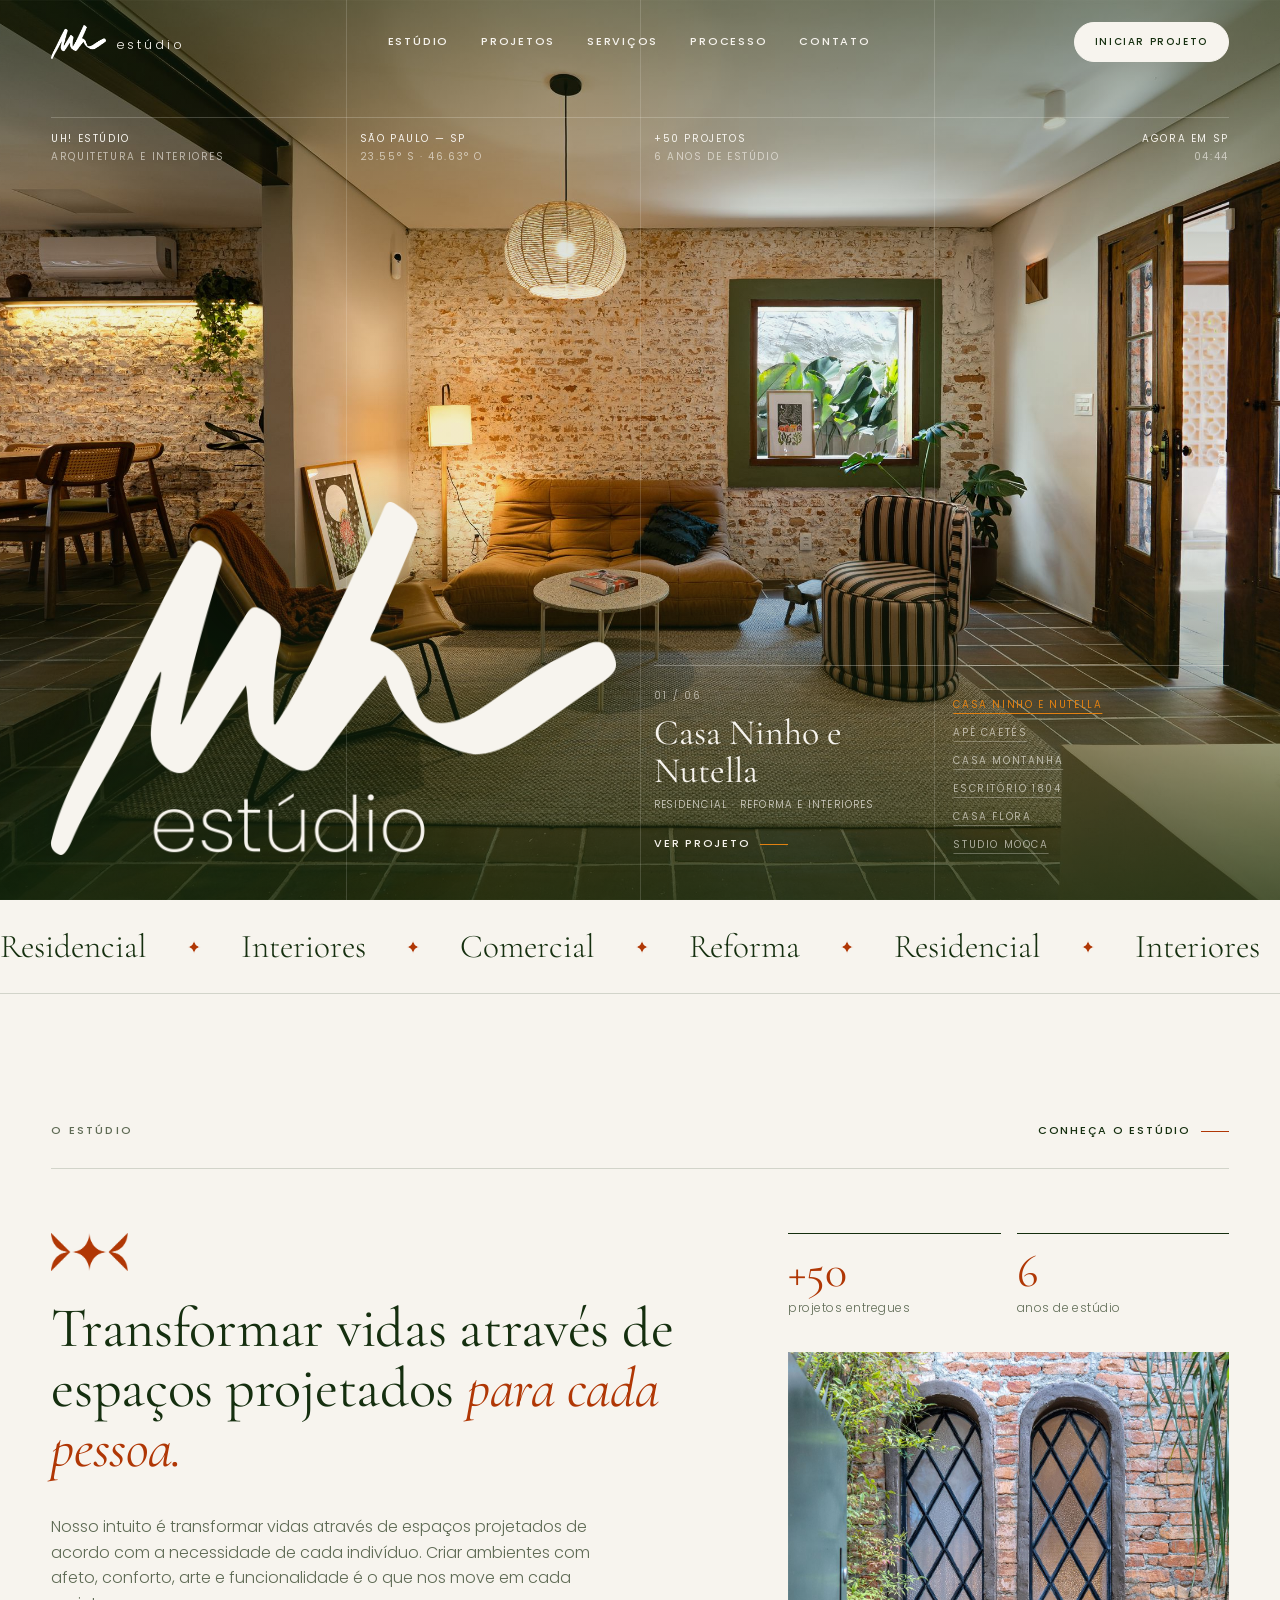
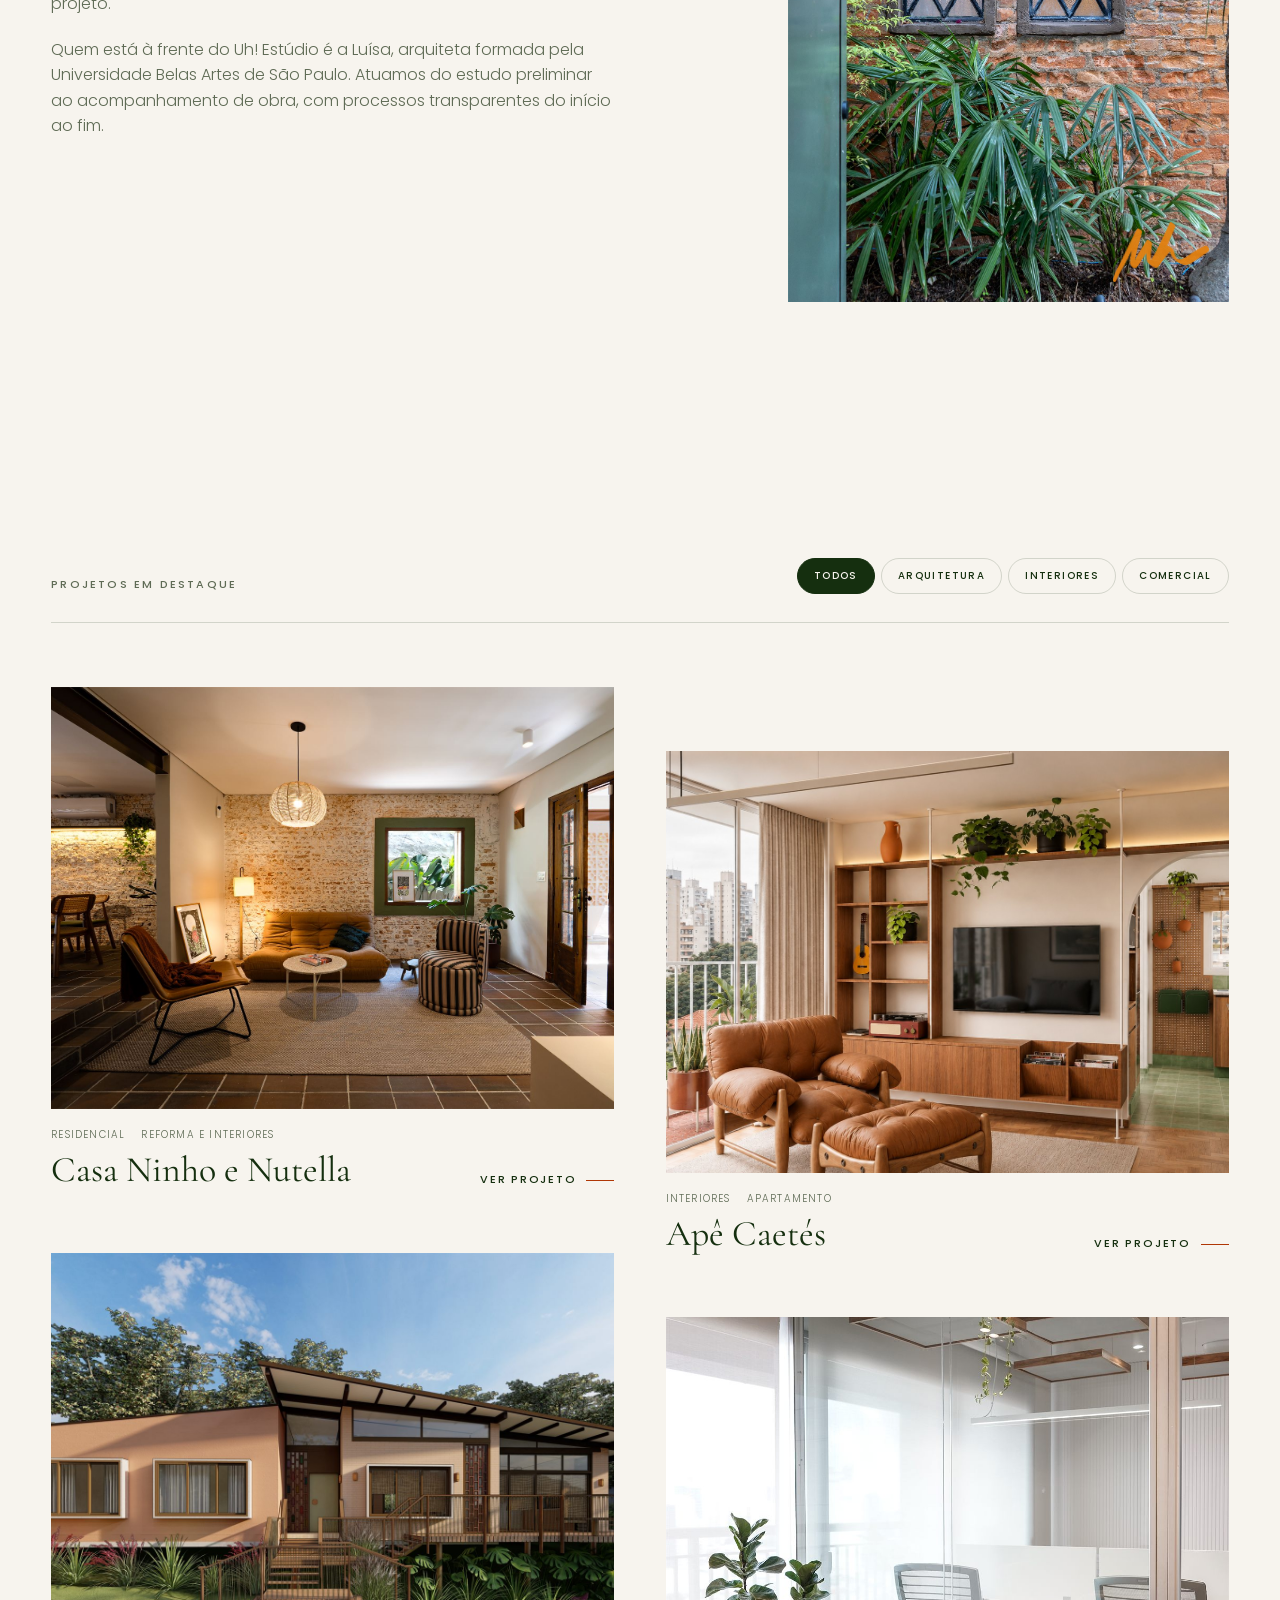
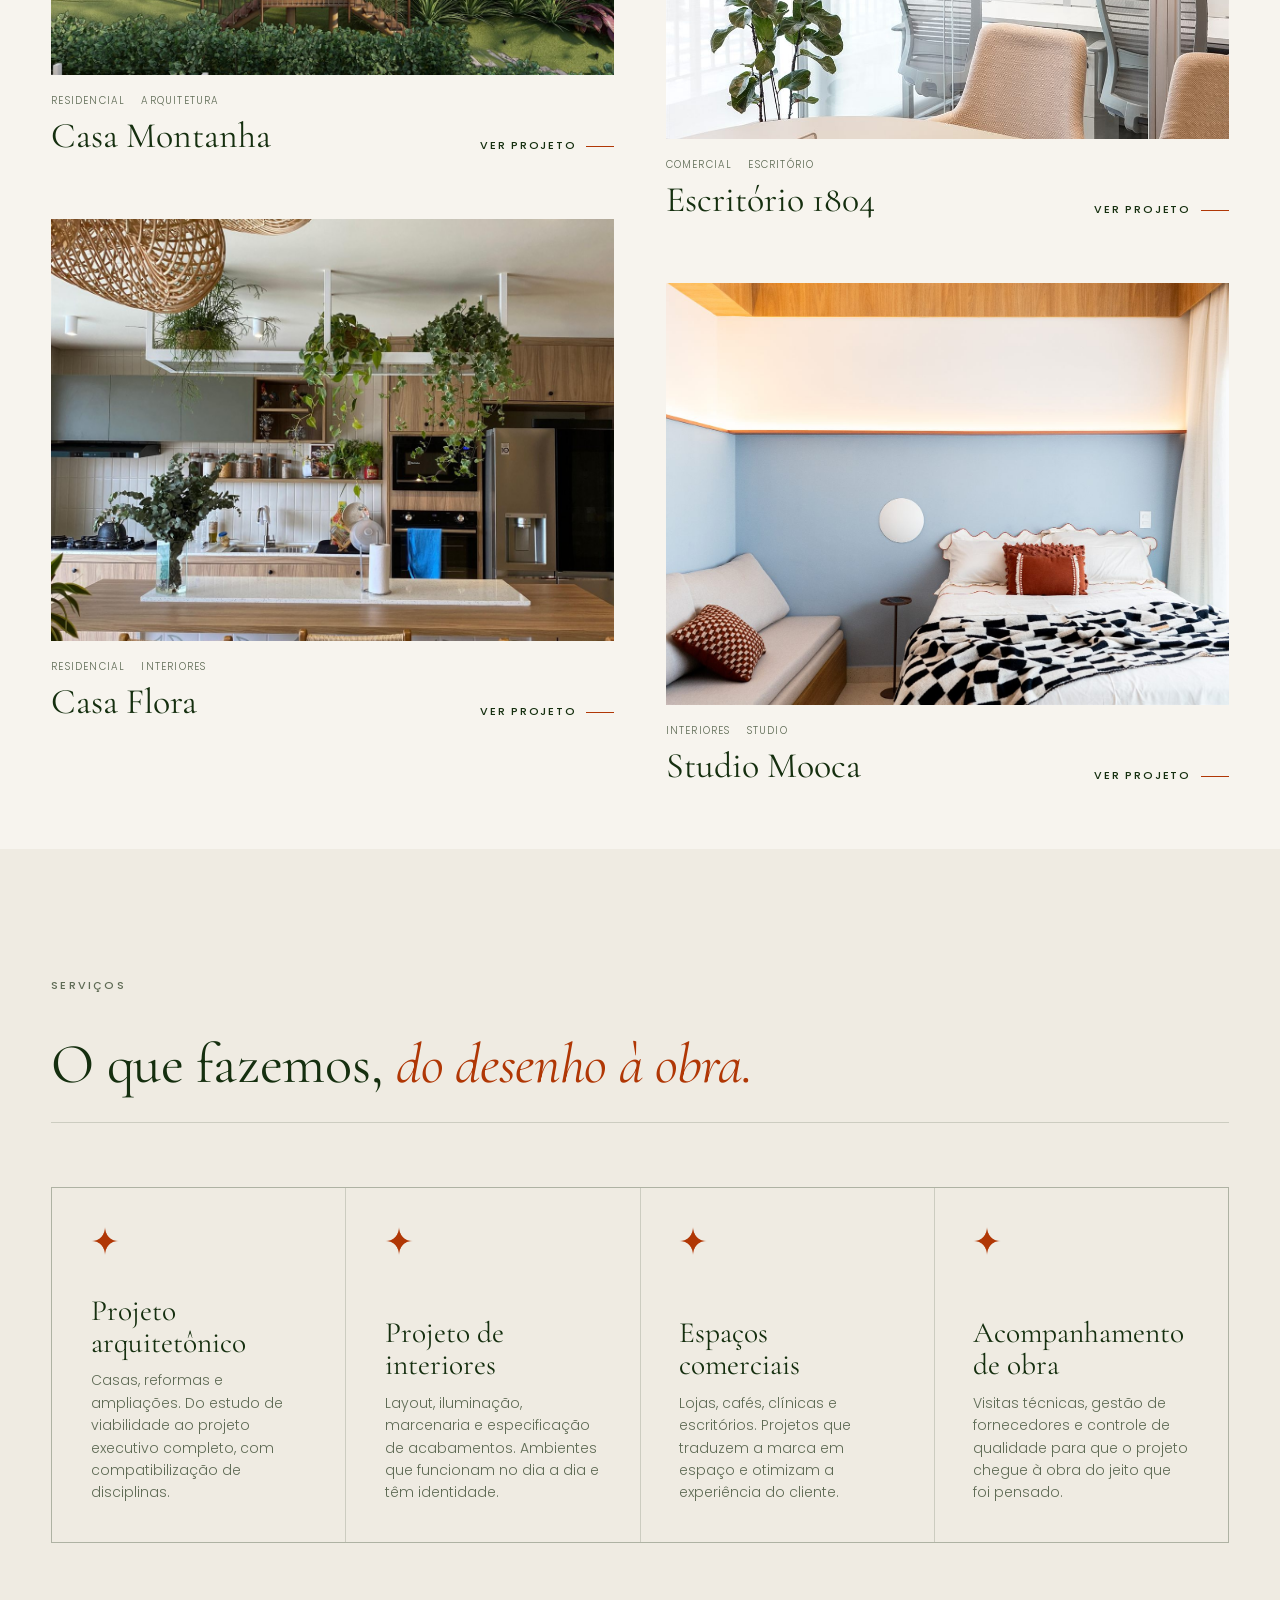
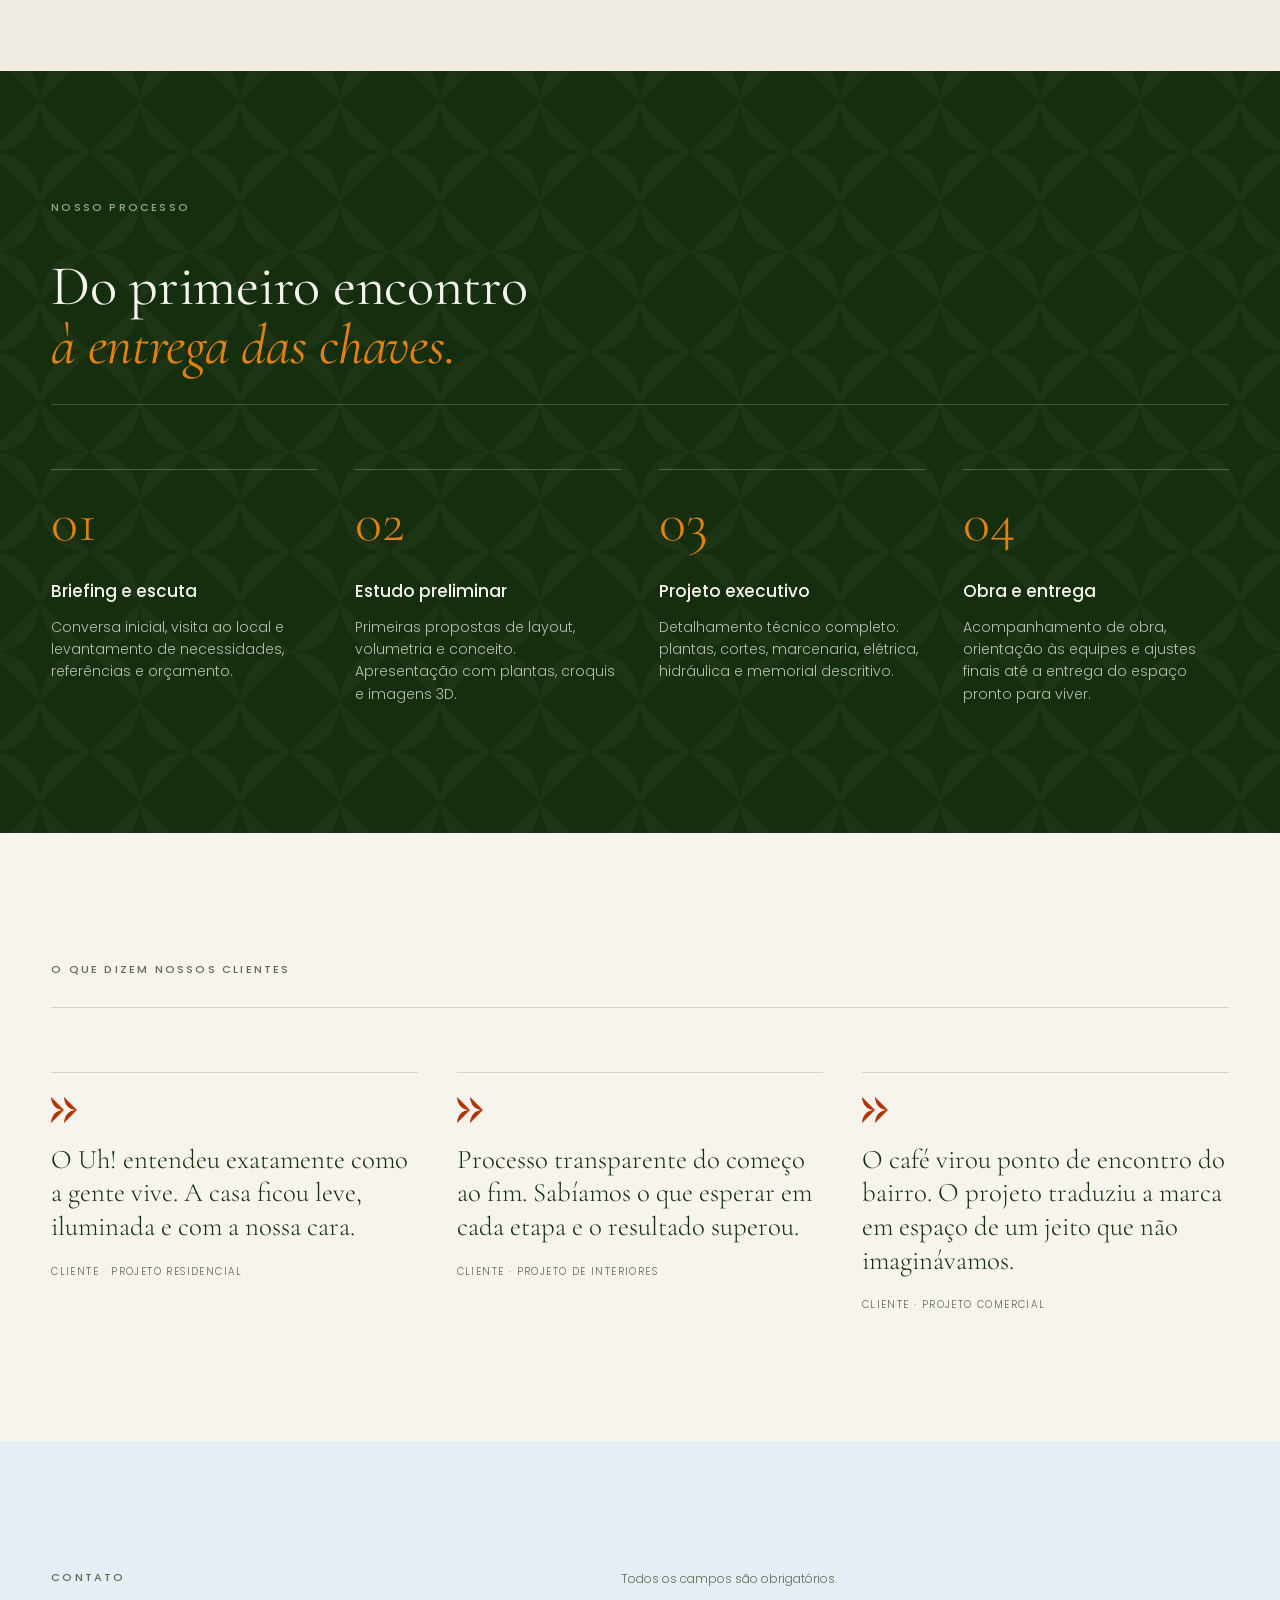
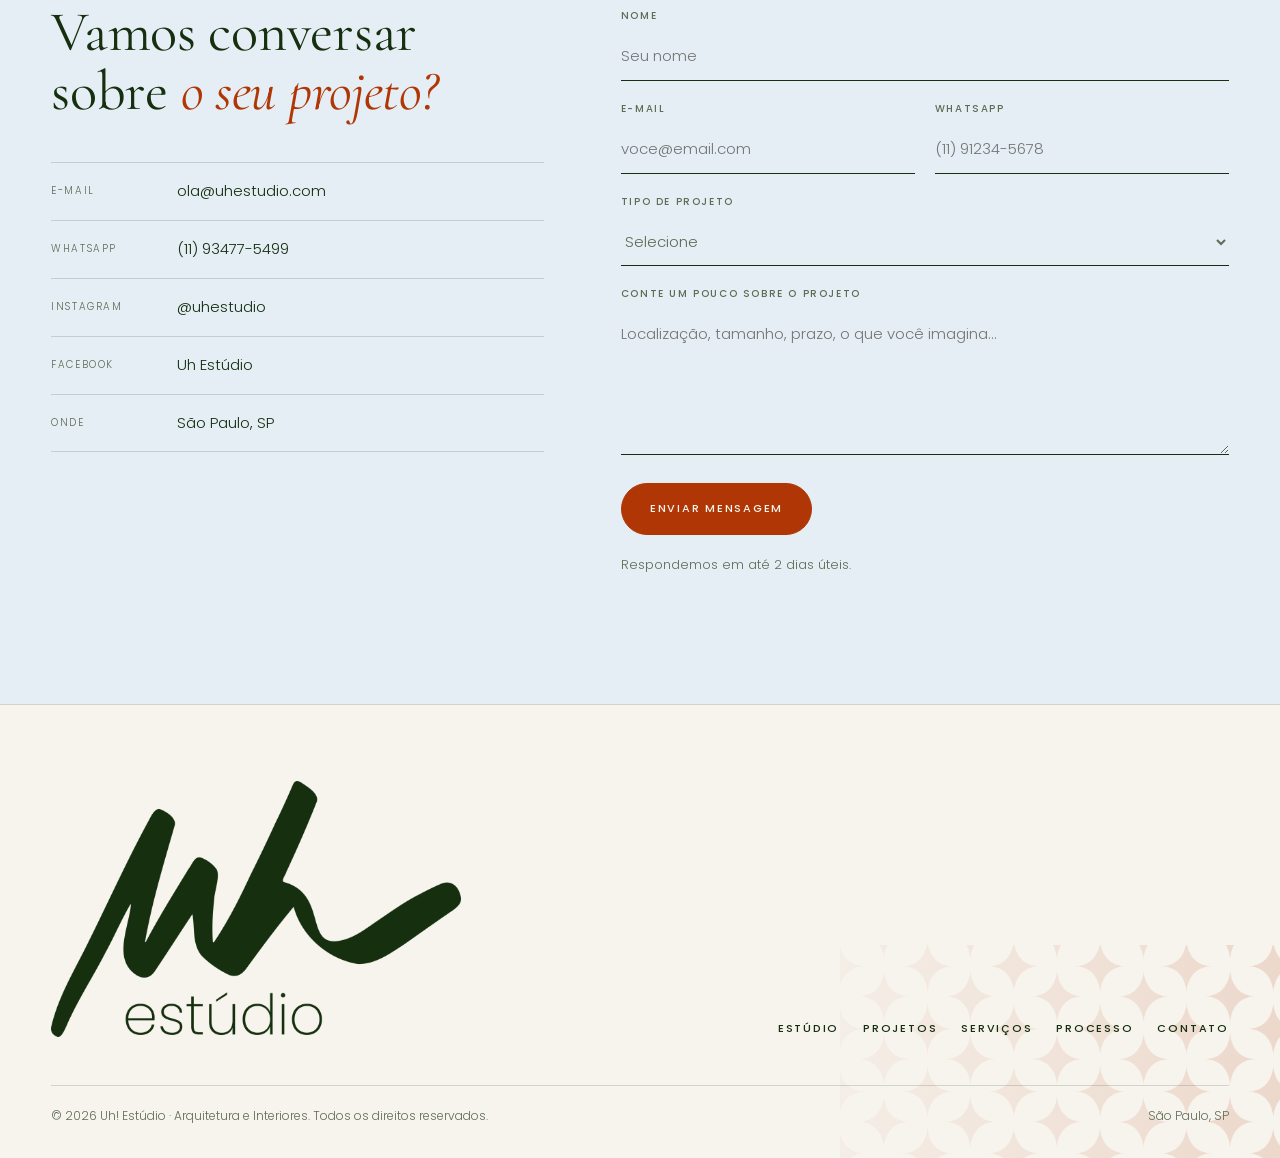
==== index.html @ e9f4a0ff "Site do Uh! Estúdio Página inicial, seis projetos, galeria e formulário de contato.  Co-Authored-By:" ====
<!DOCTYPE html>
<html lang="pt-BR">
<head>
  <meta charset="UTF-8">
  <meta name="viewport" content="width=device-width, initial-scale=1.0">
  <title>Uh! Estúdio — Arquitetura e Interiores</title>
  <meta name="description" content="Uh! Estúdio é um escritório de arquitetura e interiores. Projetos residenciais, comerciais e de interiores pensados para a vida real.">
  <meta name="theme-color" content="#152F0F">
  <link rel="icon" type="image/png" href="assets/img/brand/favicon.png">
  <link rel="preconnect" href="https://fonts.googleapis.com">
  <link rel="preconnect" href="https://fonts.gstatic.com" crossorigin>
  <link href="https://fonts.googleapis.com/css2?family=Cormorant+Garamond:ital,wght@0,400;0,500;1,400&family=Poppins:ital,wght@0,200;0,300;0,400;0,500;0,600;1,300&display=swap" rel="stylesheet">
  <link rel="stylesheet" href="styles.css">
  <script>
    /* Abertura com logo: só na entrada direta da página inicial */
    (function () {
      var nav = performance.getEntriesByType && performance.getEntriesByType("navigation")[0];
      var back = nav && nav.type === "back_forward";
      if (!location.hash && !back) document.documentElement.classList.add("intro-on");
    })();
  </script>
</head>
<body>

  <!-- ===== ABERTURA ===== -->
  <div class="intro" id="intro" aria-hidden="true">
    <div class="intro__inner">
      <img class="intro__logo" src="assets/img/brand/logo-laranja.png" alt="" width="1200" height="750">
      <span class="intro__line"></span>
    </div>
  </div>

  <!-- ===== HEADER ===== -->
  <header class="header" id="header">
    <a href="#top" class="logo" aria-label="Uh! Estúdio — início">
      <img class="logo__img" src="assets/img/brand/logo-reduzido-verde.png" alt="Uh!" width="800" height="500">
      <span class="logo__text">estúdio</span>
    </a>

    <nav class="nav" id="nav" aria-label="Navegação principal">
      <a href="#estudio">Estúdio</a>
      <a href="#projetos">Projetos</a>
      <a href="#servicos">Serviços</a>
      <a href="#processo">Processo</a>
      <a href="#contato">Contato</a>
    </nav>

    <div class="header__right">
      <a href="#contato" class="btn btn--small">Iniciar projeto</a>
      <button class="menu-toggle" id="menuToggle" aria-label="Abrir menu" aria-expanded="false">
        <span></span><span></span>
      </button>
    </div>
  </header>

  <main id="top">

    <!-- ===== HERO ===== -->
    <section class="hero">
      <div class="hero__media" id="heroMedia">
        <figure class="hero__slide is-active" data-title="Casa Ninho e Nutella" data-meta="Residencial · Reforma e interiores" data-href="projetos/casa-ninho-e-nutella.html">
          <img src="assets/img/projetos/casa-ninho-e-nutella/hero.jpg" alt="Casa Ninho e Nutella — sala de estar com tijolo aparente" loading="eager">
        </figure>
        <figure class="hero__slide" data-title="Apê Caetés" data-meta="Interiores · Apartamento" data-href="projetos/ape-caetes.html">
          <img src="assets/img/projetos/ape-caetes/hero.jpg" alt="Apê Caetés — estar com poltrona de couro e painel de TV" loading="lazy" style="object-position: center 62%">
        </figure>
        <figure class="hero__slide" data-title="Casa Montanha" data-meta="Residencial · Arquitetura" data-href="projetos/casa-montanha.html">
          <img src="assets/img/projetos/casa-montanha/hero.jpg" alt="Casa Montanha — fachada com cobertura inclinada e deck de madeira" loading="lazy">
        </figure>
        <figure class="hero__slide" data-title="Escritório 1804" data-meta="Comercial · Escritório" data-href="projetos/escritorio-1804.html">
          <img src="assets/img/projetos/escritorio-1804/hero.jpg" alt="Escritório 1804 — mesa de reunião com divisórias de vidro e estações de trabalho ao fundo" loading="lazy" style="object-position: center 68%">
        </figure>
        <figure class="hero__slide" data-title="Casa Flora" data-meta="Residencial · Interiores" data-href="projetos/casa-flora.html">
          <img src="assets/img/projetos/casa-flora/hero.jpg" alt="Casa Flora — cozinha integrada com ilha, banquetas de palha e plantas suspensas" loading="lazy" style="object-position: center 40%">
        </figure>
        <figure class="hero__slide" data-title="Studio Mooca" data-meta="Interiores · Studio" data-href="projetos/studio-mooca.html">
          <img src="assets/img/projetos/studio-mooca/hero.jpg" alt="Studio Mooca — cama com parede azul, sofá e cortina" loading="lazy">
        </figure>
      </div>

      <div class="hero__overlay"></div>

      <!-- Linhas finas de grade -->
      <div class="hero__grid" aria-hidden="true"><i></i><i></i><i></i></div>

      <h1 class="sr-only">Uh! Estúdio — Arquitetura e interiores</h1>

      <!-- Legendas técnicas -->
      <div class="hero__labels">
        <p><span>Uh! Estúdio</span><span>Arquitetura e interiores</span></p>
        <p><span>São Paulo — SP</span><span>23.55° S · 46.63° O</span></p>
        <p><span>+50 projetos</span><span>6 anos de estúdio</span></p>
        <p class="hero__labels-end"><span>Agora em SP</span><span id="heroClock">--:--</span></p>
      </div>

      <!-- Marca grande -->
      <img class="hero__brand" src="assets/img/brand/logo-creme.png" alt="" width="1200" height="750" aria-hidden="true">

      <!-- Projeto em destaque -->
      <div class="hero__project">
        <div class="hero__project-info">
          <span class="hero__project-counter"><span id="heroIndex">01</span> / <span id="heroTotal">06</span></span>
          <h2 class="hero__project-title" id="heroTitle">Casa Ninho e Nutella</h2>
          <p class="hero__project-meta" id="heroMeta">Residencial · Reforma e interiores</p>
          <a href="projetos/casa-ninho-e-nutella.html" class="link-arrow" id="heroLink">Ver projeto</a>
        </div>
        <nav class="hero__tabs" id="heroTabs" aria-label="Projetos em destaque"></nav>
      </div>

      <span class="hero__scroll" aria-hidden="true">Role ↓</span>
    </section>

    <!-- ===== MARQUEE ===== -->
    <div class="marquee" aria-hidden="true">
      <div class="marquee__track">
        <span>Residencial</span><i class="star"></i>
        <span>Interiores</span><i class="star"></i>
        <span>Comercial</span><i class="star"></i>
        <span>Reforma</span><i class="star"></i>
        <span>Residencial</span><i class="star"></i>
        <span>Interiores</span><i class="star"></i>
        <span>Comercial</span><i class="star"></i>
        <span>Reforma</span><i class="star"></i>
        <span>Residencial</span><i class="star"></i>
        <span>Interiores</span><i class="star"></i>
        <span>Comercial</span><i class="star"></i>
        <span>Reforma</span><i class="star"></i>
        <span>Residencial</span><i class="star"></i>
        <span>Interiores</span><i class="star"></i>
        <span>Comercial</span><i class="star"></i>
        <span>Reforma</span><i class="star"></i>
      </div>
    </div>

    <!-- ===== ESTÚDIO ===== -->
    <section class="section studio" id="estudio">
      <div class="section__head">
        <p class="eyebrow">O estúdio</p>
        <a href="#contato" class="link-arrow">Conheça o estúdio</a>
      </div>

      <div class="studio__grid">
        <div class="studio__text reveal">
          <img src="assets/img/brand/ornamento-laranja.png" alt="" class="ornament">
          <h2 class="h2">
            Transformar vidas através de espaços projetados <em>para cada pessoa.</em>
          </h2>
          <p>
            Nosso intuito é transformar vidas através de espaços projetados de acordo com a necessidade de cada
            indivíduo. Criar ambientes com afeto, conforto, arte e funcionalidade é o que nos move em cada projeto.
          </p>
          <p>
            Quem está à frente do Uh! Estúdio é a Luísa, arquiteta formada pela Universidade Belas Artes de São Paulo.
            Atuamos do estudo preliminar ao acompanhamento de obra, com processos transparentes do início ao fim.
          </p>
        </div>

        <div class="studio__aside reveal">
          <ul class="stats">
            <li><strong>+50</strong><span>projetos entregues</span></li>
            <li><strong>6</strong><span>anos de estúdio</span></li>
          </ul>
          <figure class="studio__img">
            <img src="assets/img/projetos/casa-ninho-e-nutella/casa-ninho-05.jpg" alt="Janelas em arco da Casa Ninho e Nutella" loading="lazy">
            <img src="assets/img/brand/logo-reduzido-laranjaclaro.png" alt="" class="studio__img-mark">
          </figure>
        </div>
      </div>
    </section>

    <!-- ===== PROJETOS ===== -->
    <section class="section projects" id="projetos">
      <div class="section__head">
        <p class="eyebrow">Projetos em destaque</p>
        <div class="filters" id="filters">
          <button class="is-active" data-filter="all">Todos</button>
          <button data-filter="arquitetura">Arquitetura</button>
          <button data-filter="interiores">Interiores</button>
          <button data-filter="comercial">Comercial</button>
        </div>
      </div>

      <div class="projects__grid" id="projectsGrid">

        <article class="card reveal" data-cat="arquitetura interiores">
          <a href="projetos/casa-ninho-e-nutella.html" class="card__media">
            <img src="assets/img/projetos/casa-ninho-e-nutella/cover.jpg" alt="Casa Ninho e Nutella — sala de estar com tijolo aparente" loading="lazy">
          </a>
          <div class="card__body">
            <div class="card__meta"><span>Residencial</span><span>Reforma e interiores</span></div>
            <h3 class="card__title"><a href="projetos/casa-ninho-e-nutella.html">Casa Ninho e Nutella</a></h3>
            <a href="projetos/casa-ninho-e-nutella.html" class="link-arrow">Ver projeto</a>
          </div>
        </article>

        <article class="card reveal" data-cat="interiores">
          <a href="projetos/ape-caetes.html" class="card__media">
            <img src="assets/img/projetos/ape-caetes/cover.jpg" alt="Apê Caetés — estar com poltrona de couro e painel de TV" loading="lazy">
          </a>
          <div class="card__body">
            <div class="card__meta"><span>Interiores</span><span>Apartamento</span></div>
            <h3 class="card__title"><a href="projetos/ape-caetes.html">Apê Caetés</a></h3>
            <a href="projetos/ape-caetes.html" class="link-arrow">Ver projeto</a>
          </div>
        </article>

        <article class="card reveal" data-cat="arquitetura">
          <a href="projetos/casa-montanha.html" class="card__media">
            <img src="assets/img/projetos/casa-montanha/cover.jpg" alt="Casa Montanha — fachada com cobertura inclinada e deck de madeira" loading="lazy">
          </a>
          <div class="card__body">
            <div class="card__meta"><span>Residencial</span><span>Arquitetura</span></div>
            <h3 class="card__title"><a href="projetos/casa-montanha.html">Casa Montanha</a></h3>
            <a href="projetos/casa-montanha.html" class="link-arrow">Ver projeto</a>
          </div>
        </article>

        <article class="card reveal" data-cat="comercial interiores">
          <a href="projetos/escritorio-1804.html" class="card__media">
            <img src="assets/img/projetos/escritorio-1804/cover.jpg" alt="Escritório 1804 — mesa de reunião com divisórias de vidro e estações de trabalho ao fundo" loading="lazy">
          </a>
          <div class="card__body">
            <div class="card__meta"><span>Comercial</span><span>Escritório</span></div>
            <h3 class="card__title"><a href="projetos/escritorio-1804.html">Escritório 1804</a></h3>
            <a href="projetos/escritorio-1804.html" class="link-arrow">Ver projeto</a>
          </div>
        </article>

        <article class="card reveal" data-cat="interiores">
          <a href="projetos/casa-flora.html" class="card__media">
            <img src="assets/img/projetos/casa-flora/cover.jpg" alt="Casa Flora — cozinha integrada com ilha, banquetas de palha e plantas suspensas" loading="lazy">
          </a>
          <div class="card__body">
            <div class="card__meta"><span>Residencial</span><span>Interiores</span></div>
            <h3 class="card__title"><a href="projetos/casa-flora.html">Casa Flora</a></h3>
            <a href="projetos/casa-flora.html" class="link-arrow">Ver projeto</a>
          </div>
        </article>

        <article class="card reveal" data-cat="interiores">
          <a href="projetos/studio-mooca.html" class="card__media">
            <img src="assets/img/projetos/studio-mooca/cover.jpg" alt="Studio Mooca — cama com parede azul, sofá e cortina" loading="lazy">
          </a>
          <div class="card__body">
            <div class="card__meta"><span>Interiores</span><span>Studio</span></div>
            <h3 class="card__title"><a href="projetos/studio-mooca.html">Studio Mooca</a></h3>
            <a href="projetos/studio-mooca.html" class="link-arrow">Ver projeto</a>
          </div>
        </article>

      </div>
    </section>

    <!-- ===== SERVIÇOS ===== -->
    <section class="section services" id="servicos">
      <div class="section__head">
        <p class="eyebrow">Serviços</p>
        <h2 class="h2">O que fazemos, <em>do desenho à obra.</em></h2>
      </div>
      <div class="services__grid">
        <div class="service reveal">
          <i class="star star--lg"></i>
          <div>
            <h3>Projeto arquitetônico</h3>
            <p>Casas, reformas e ampliações. Do estudo de viabilidade ao projeto executivo completo, com compatibilização de disciplinas.</p>
          </div>
        </div>
        <div class="service reveal">
          <i class="star star--lg"></i>
          <div>
            <h3>Projeto de interiores</h3>
            <p>Layout, iluminação, marcenaria e especificação de acabamentos. Ambientes que funcionam no dia a dia e têm identidade.</p>
          </div>
        </div>
        <div class="service reveal">
          <i class="star star--lg"></i>
          <div>
            <h3>Espaços comerciais</h3>
            <p>Lojas, cafés, clínicas e escritórios. Projetos que traduzem a marca em espaço e otimizam a experiência do cliente.</p>
          </div>
        </div>
        <div class="service reveal">
          <i class="star star--lg"></i>
          <div>
            <h3>Acompanhamento de obra</h3>
            <p>Visitas técnicas, gestão de fornecedores e controle de qualidade para que o projeto chegue à obra do jeito que foi pensado.</p>
          </div>
        </div>
      </div>
    </section>

    <!-- ===== PROCESSO ===== -->
    <section class="section process" id="processo">
      <div class="section__head">
        <p class="eyebrow">Nosso processo</p>
        <h2 class="h2">Do primeiro encontro<br><em>à entrega das chaves.</em></h2>
      </div>
      <ol class="steps">
        <li class="step reveal">
          <span class="step__num">01</span>
          <div>
            <h3>Briefing e escuta</h3>
            <p>Conversa inicial, visita ao local e levantamento de necessidades, referências e orçamento.</p>
          </div>
        </li>
        <li class="step reveal">
          <span class="step__num">02</span>
          <div>
            <h3>Estudo preliminar</h3>
            <p>Primeiras propostas de layout, volumetria e conceito. Apresentação com plantas, croquis e imagens 3D.</p>
          </div>
        </li>
        <li class="step reveal">
          <span class="step__num">03</span>
          <div>
            <h3>Projeto executivo</h3>
            <p>Detalhamento técnico completo: plantas, cortes, marcenaria, elétrica, hidráulica e memorial descritivo.</p>
          </div>
        </li>
        <li class="step reveal">
          <span class="step__num">04</span>
          <div>
            <h3>Obra e entrega</h3>
            <p>Acompanhamento de obra, orientação às equipes e ajustes finais até a entrega do espaço pronto para viver.</p>
          </div>
        </li>
      </ol>
    </section>

    <!-- ===== DEPOIMENTOS ===== -->
    <section class="section quotes">
      <div class="section__head">
        <p class="eyebrow">O que dizem nossos clientes</p>
      </div>
      <div class="quotes__grid">
        <blockquote class="quote reveal">
          <img src="assets/img/brand/seta-laranja.png" alt="" class="quote__mark">
          <p>O Uh! entendeu exatamente como a gente vive. A casa ficou leve, iluminada e com a nossa cara.</p>
          <footer>Cliente · Projeto residencial</footer>
        </blockquote>
        <blockquote class="quote reveal">
          <img src="assets/img/brand/seta-laranja.png" alt="" class="quote__mark">
          <p>Processo transparente do começo ao fim. Sabíamos o que esperar em cada etapa e o resultado superou.</p>
          <footer>Cliente · Projeto de interiores</footer>
        </blockquote>
        <blockquote class="quote reveal">
          <img src="assets/img/brand/seta-laranja.png" alt="" class="quote__mark">
          <p>O café virou ponto de encontro do bairro. O projeto traduziu a marca em espaço de um jeito que não imaginávamos.</p>
          <footer>Cliente · Projeto comercial</footer>
        </blockquote>
      </div>
    </section>

    <!-- ===== CONTATO ===== -->
    <section class="section contact" id="contato">
      <div class="contact__grid">
        <div class="contact__text reveal">
          <p class="eyebrow">Contato</p>
          <h2 class="h2">Vamos conversar sobre <em>o seu projeto?</em></h2>
          <ul class="contact__list">
            <li><span>E-mail</span><a href="mailto:ola@uhestudio.com">ola@uhestudio.com</a></li>
            <li><span>WhatsApp</span><a href="https://wa.me/5511934775499" target="_blank" rel="noopener">(11) 93477-5499</a></li>
            <li><span>Instagram</span><a href="https://www.instagram.com/uhestudio" target="_blank" rel="noopener">@uhestudio</a></li>
            <li><span>Facebook</span><a href="https://www.facebook.com/profile.php?id=61571864136754" target="_blank" rel="noopener">Uh Estúdio</a></li>
            <li><span>Onde</span><address>São Paulo, SP</address></li>
          </ul>
        </div>

        <form class="form reveal" id="contactForm" novalidate>
          <p class="form__required">Todos os campos são obrigatórios.</p>
          <label>Nome<input type="text" name="nome" required autocomplete="name" placeholder="Seu nome"></label>
          <div class="form__row">
            <label>E-mail<input type="email" name="email" required autocomplete="email" placeholder="voce@email.com"></label>
            <label>WhatsApp<input type="tel" name="telefone" required autocomplete="tel" inputmode="tel" placeholder="(11) 91234-5678"></label>
          </div>
          <label>Tipo de projeto
            <select name="tipo" required>
              <option value="" disabled selected>Selecione</option>
              <option>Residencial</option>
              <option>Interiores</option>
              <option>Comercial</option>
              <option>Reforma</option>
              <option>Outro</option>
            </select>
          </label>
          <label>Conte um pouco sobre o projeto
            <textarea name="mensagem" rows="5" required minlength="10" placeholder="Localização, tamanho, prazo, o que você imagina..."></textarea>
          </label>
          <button type="submit" class="btn">Enviar mensagem</button>
          <p class="form__note">Respondemos em até 2 dias úteis.</p>
        </form>
      </div>
    </section>

  </main>

  <!-- ===== FOOTER ===== -->
  <footer class="footer">
    <div class="footer__top">
      <a href="#top" class="footer__logo" aria-label="Uh! Estúdio">
        <img src="assets/img/brand/logo-verde.png" alt="Uh! estúdio" width="1200" height="750">
      </a>
      <nav class="footer__nav" aria-label="Rodapé">
        <a href="#estudio">Estúdio</a>
        <a href="#projetos">Projetos</a>
        <a href="#servicos">Serviços</a>
        <a href="#processo">Processo</a>
        <a href="#contato">Contato</a>
      </nav>
    </div>
    <div class="footer__bottom">
      <p>© <span id="year"></span> Uh! Estúdio · Arquitetura e Interiores. Todos os direitos reservados.</p>
      <p>São Paulo, SP</p>
    </div>
  </footer>

  <script src="script.js"></script>
</body>
</html>
---- styles.css ----
/* =========================================================
   Uh! Estúdio — Arquitetura e Interiores
   Identidade visual: verde escuro, laranja, laranja claro,
   azul e verde claro. Tipografia: The Seasons + Poppins.
   ========================================================= */

/* Fonte de títulos da marca (The Seasons é licenciada).
   Coloque os arquivos em assets/fonts/ para ativar;
   enquanto não existirem, o site usa Cormorant Garamond. */
@font-face {
  font-family: "The Seasons";
  src: local("The Seasons"), local("TheSeasons-Regular"),
       url("assets/fonts/TheSeasons-Regular.woff2") format("woff2"),
       url("assets/fonts/TheSeasons-Regular.otf") format("opentype");
  font-weight: 400;
  font-style: normal;
  font-display: swap;
}
@font-face {
  font-family: "The Seasons";
  src: local("The Seasons Light"), local("TheSeasons-Light"),
       url("assets/fonts/TheSeasons-Light.woff2") format("woff2"),
       url("assets/fonts/TheSeasons-Light.otf") format("opentype");
  font-weight: 300;
  font-style: normal;
  font-display: swap;
}
@font-face {
  font-family: "The Seasons";
  src: local("The Seasons Bold Italic"), local("TheSeasons-BoldItalic"),
       url("assets/fonts/TheSeasons-BoldItalic.woff2") format("woff2"),
       url("assets/fonts/TheSeasons-BoldItalic.otf") format("opentype");
  font-weight: 700;
  font-style: italic;
  font-display: swap;
}

:root {
  /* Paleta oficial Uh! Estúdio */
  --verde: #152F0F;
  --verde-claro: #909071;
  --laranja: #B03705;
  --laranja-claro: #E28111;
  --azul: #74AACC;

  /* Papéis */
  --bg: #F7F4EE;
  --bg-alt: #EFEBE2;
  --bg-blue: #E4EEF4;
  --ink: var(--verde);
  --ink-soft: #5F6B55;
  --line: rgba(21, 47, 15, 0.16);
  --accent: var(--laranja);
  --accent-2: var(--laranja-claro);

  --serif: "The Seasons", "Cormorant Garamond", Georgia, "Times New Roman", serif;
  --sans: "Poppins", system-ui, -apple-system, "Segoe UI", sans-serif;

  --gutter: clamp(16px, 4vw, 64px);
  --section-y: clamp(72px, 10vw, 160px);
  --ease: cubic-bezier(0.22, 1, 0.36, 1);
}

* { box-sizing: border-box; margin: 0; padding: 0; }
html { scroll-behavior: smooth; -webkit-text-size-adjust: 100%; }
body {
  font-family: var(--sans);
  font-weight: 300;
  color: var(--ink);
  background: var(--bg);
  line-height: 1.6;
  overflow-x: hidden;
}
img { display: block; max-width: 100%; height: auto; }
a { color: inherit; text-decoration: none; }
button { font: inherit; color: inherit; background: none; border: 0; cursor: pointer; }
ul, ol { list-style: none; }
address { font-style: normal; }
em { font-family: var(--serif); font-style: italic; font-weight: 400; color: var(--accent); }

/* ---------- Elementos da marca ---------- */
.star {
  display: inline-block;
  width: 14px; height: 14px;
  background: url("assets/img/brand/estrela-laranja.png") center / contain no-repeat;
  vertical-align: middle;
  flex: none;
}
.star--lg { width: 28px; height: 28px; }
.ornament { width: clamp(56px, 6vw, 88px); margin-bottom: 28px; }
.eyebrow__star { width: 12px; height: 12px; display: inline-block; margin-right: 10px; vertical-align: -1px; }

/* ---------- Tipografia ---------- */
.eyebrow {
  font-size: 11px;
  letter-spacing: 0.2em;
  text-transform: uppercase;
  color: var(--ink-soft);
  font-weight: 500;
}
.h2 {
  font-family: var(--serif);
  font-weight: 400;
  font-size: clamp(34px, 4.4vw, 64px);
  line-height: 1.06;
  letter-spacing: -0.005em;
}
.link-arrow {
  display: inline-flex;
  align-items: center;
  gap: 10px;
  font-size: 11px;
  letter-spacing: 0.16em;
  text-transform: uppercase;
  font-weight: 500;
  position: relative;
}
.link-arrow::after {
  content: "";
  width: 28px; height: 1px;
  background: var(--accent);
  transition: width 0.4s var(--ease);
}
.link-arrow:hover::after { width: 48px; }

.btn {
  display: inline-flex;
  align-items: center;
  justify-content: center;
  padding: 16px 28px;
  border: 1px solid var(--accent);
  border-radius: 999px;
  font-size: 11px;
  letter-spacing: 0.16em;
  text-transform: uppercase;
  font-weight: 500;
  background: var(--accent);
  color: var(--bg);
  transition: background 0.3s, color 0.3s, border-color 0.3s, transform 0.3s var(--ease);
}
.btn:hover { background: var(--verde); border-color: var(--verde); color: var(--bg); transform: translateY(-1px); }
.btn--small { padding: 11px 20px; font-size: 10px; }

/* ---------- Header ---------- */
.header {
  position: fixed;
  inset: 0 0 auto 0;
  z-index: 50;
  display: flex;
  align-items: center;
  justify-content: space-between;
  gap: 24px;
  padding: 22px var(--gutter);
  color: var(--bg);
  transition: padding 0.4s var(--ease), background 0.4s, color 0.4s, box-shadow 0.4s;
}
.header.is-scrolled {
  padding: 12px var(--gutter);
  background: rgba(247, 244, 238, 0.92);
  backdrop-filter: blur(12px);
  -webkit-backdrop-filter: blur(12px);
  color: var(--ink);
  box-shadow: 0 1px 0 var(--line);
}
.header .btn { border-color: var(--bg); background: var(--bg); color: var(--verde); }
.header .btn:hover { background: var(--accent); border-color: var(--accent); color: var(--bg); }
.header.is-scrolled .btn { border-color: var(--accent); background: var(--accent); color: var(--bg); }
.header.is-scrolled .btn:hover { background: var(--verde); border-color: var(--verde); }

.logo { display: flex; align-items: center; gap: 10px; }
.logo__img {
  height: 34px; width: auto;
  filter: brightness(0) invert(1);
  transition: filter 0.4s, height 0.4s var(--ease);
}
.header.is-scrolled .logo__img { filter: none; height: 30px; }
.logo__text { font-size: 13px; letter-spacing: 0.22em; text-transform: lowercase; font-weight: 300; padding-top: 6px; }

.nav { display: flex; gap: 32px; }
.nav a {
  font-size: 11px;
  letter-spacing: 0.16em;
  text-transform: uppercase;
  font-weight: 500;
  position: relative;
  padding: 4px 0;
}
.nav a::after {
  content: ""; position: absolute; left: 0; bottom: 0;
  width: 0; height: 1px; background: var(--accent-2);
  transition: width 0.4s var(--ease);
}
.nav a:hover::after { width: 100%; }

.header__right { display: flex; align-items: center; gap: 16px; }
.menu-toggle {
  display: none;
  width: 44px; height: 44px;
  flex-direction: column;
  justify-content: center;
  gap: 6px;
  align-items: center;
  border-radius: 50%;
  background: rgba(21, 47, 15, 0.35);
  transition: background 0.3s;
}
.header.is-scrolled .menu-toggle { background: rgba(21, 47, 15, 0.08); }
.menu-toggle span { display: block; width: 22px; height: 2px; background: currentColor; transition: transform 0.3s, opacity 0.3s; }
.menu-toggle[aria-expanded="true"] span:first-child { transform: translateY(4px) rotate(45deg); }
.menu-toggle[aria-expanded="true"] span:last-child { transform: translateY(-4px) rotate(-45deg); }

/* ---------- Hero ---------- */
.hero {
  position: relative;
  height: 100svh;
  min-height: 640px;
  color: var(--bg);
  overflow: hidden;
  background: var(--verde);
}
.hero__media { position: absolute; inset: 0; }
.hero__slide {
  position: absolute; inset: 0;
  opacity: 0;
  transition: opacity 1.2s var(--ease);
}
.hero__slide img {
  width: 100%; height: 100%;
  object-fit: cover;
  transform: scale(1.06);
  transition: transform 7s linear;
}
.hero__slide.is-active { opacity: 1; z-index: 1; }
.hero__slide.is-active img { transform: scale(1); }

.hero__overlay {
  position: absolute; inset: 0; z-index: 2;
  background:
    linear-gradient(180deg, rgba(21,47,15,0.45) 0%, rgba(21,47,15,0.05) 35%, rgba(21,47,15,0.05) 55%, rgba(21,47,15,0.7) 100%);
  pointer-events: none;
}
.hero__content {
  position: absolute; z-index: 3;
  left: var(--gutter); top: 50%;
  transform: translateY(-58%);
}
.hero__content .eyebrow { color: rgba(247,244,238,0.8); margin-bottom: 22px; display: flex; align-items: center; }
.hero__title {
  font-family: var(--serif);
  font-weight: 400;
  font-size: clamp(44px, 11vw, 168px);
  line-height: 0.9;
  letter-spacing: -0.01em;
  text-transform: uppercase;
  text-shadow: 0 2px 28px rgba(21,47,15,0.45);
}
.hero__title em { text-transform: none; font-size: 0.62em; vertical-align: 0.15em; color: var(--accent-2); text-shadow: 0 1px 3px rgba(21,47,15,0.55), 0 2px 18px rgba(21,47,15,0.6); }
.hero__title > span { display: block; }

/* Grade fina, legendas técnicas e marca grande (ref. TYSHA) */
.hero__grid {
  position: absolute; z-index: 3; inset: 0 var(--gutter);
  display: grid; grid-template-columns: repeat(4, 1fr);
  pointer-events: none;
}
.hero__grid i { border-left: 1px solid rgba(247,244,238,0.16); }
.hero__grid i:first-child { grid-column: 2; }

.hero__labels {
  position: absolute; z-index: 4;
  top: clamp(96px, 13vh, 124px); left: var(--gutter); right: var(--gutter);
  display: grid; grid-template-columns: repeat(4, 1fr);
  border-top: 1px solid rgba(247,244,238,0.22);
  padding-top: 14px;
}
.hero__labels p {
  display: grid; gap: 4px; padding-left: 14px;
  font-size: 10px; letter-spacing: 0.16em; text-transform: uppercase; font-weight: 400;
  line-height: 1.4;
}
.hero__labels p:first-child { padding-left: 0; }
.hero__labels span + span { opacity: 0.62; }
.hero__labels-end { text-align: right; }

.hero__brand {
  position: absolute; z-index: 3;
  left: var(--gutter); bottom: clamp(28px, 5vh, 56px);
  width: calc((100% - 2 * var(--gutter)) / 2 - 24px);
  max-height: 58%;
  object-fit: contain; object-position: left bottom;
  pointer-events: none;
  filter: drop-shadow(0 4px 30px rgba(21,47,15,0.35));
}

.hero__project {
  position: absolute; z-index: 4;
  right: var(--gutter); bottom: clamp(28px, 5vh, 56px);
  width: calc((100% - 2 * var(--gutter)) / 2 - 14px);
  display: grid; grid-template-columns: 1fr 1fr; gap: 24px;
  align-items: end;
  border-top: 1px solid rgba(247,244,238,0.3);
  padding-top: 22px;
}
.hero__project-counter { font-size: 10px; letter-spacing: 0.2em; opacity: 0.7; display: block; margin-bottom: 10px; }
.hero__project-title { font-family: var(--serif); font-weight: 400; font-size: clamp(26px, 2.8vw, 42px); line-height: 1.05; }
.hero__project-meta { font-size: 10px; letter-spacing: 0.12em; text-transform: uppercase; opacity: 0.8; margin: 8px 0 16px; }
.hero__project .link-arrow::after { background: var(--accent-2); }

.hero__tabs { display: grid; gap: 8px; justify-items: start; }
.hero__tabs button {
  font-size: 10px; letter-spacing: 0.16em; text-transform: uppercase; font-weight: 400;
  color: rgba(247,244,238,0.62);
  text-decoration: underline; text-decoration-color: rgba(247,244,238,0.3);
  text-underline-offset: 5px;
  padding: 2px 0;
  transition: color 0.3s, text-decoration-color 0.3s;
}
.hero__tabs button:hover { color: var(--bg); }
.hero__tabs button[aria-current="true"] { color: var(--accent-2); text-decoration-color: var(--accent-2); }

.hero__scroll {
  position: absolute; z-index: 4;
  right: var(--gutter); top: 50%;
  writing-mode: vertical-rl;
  font-size: 10px; letter-spacing: 0.24em; text-transform: uppercase; opacity: 0.7;
}

/* ---------- Marquee ---------- */
.marquee {
  overflow: hidden;
  border-bottom: 1px solid var(--line);
  padding: 20px 0;
  background: var(--bg);
}
.marquee__track {
  display: flex;
  align-items: center;
  gap: 40px;
  width: max-content;
  animation: marquee 34s linear infinite;
  font-family: var(--serif);
  font-size: clamp(22px, 2.6vw, 36px);
  white-space: nowrap;
}
@keyframes marquee { to { transform: translateX(-50%); } }

/* ---------- Seções ---------- */
.section { padding: var(--section-y) var(--gutter); }
.section__head {
  display: flex;
  align-items: flex-end;
  justify-content: space-between;
  gap: 24px;
  flex-wrap: wrap;
  padding-bottom: 28px;
  margin-bottom: clamp(32px, 5vw, 64px);
  border-bottom: 1px solid var(--line);
}
.section__head .h2 { margin-top: 16px; flex-basis: 100%; }

/* Estúdio */
.studio__grid {
  display: grid;
  grid-template-columns: 1.2fr 0.8fr;
  gap: clamp(32px, 6vw, 96px);
  align-items: start;
}
.studio__text .h2 { margin-bottom: 36px; }
.studio__text p { max-width: 56ch; font-size: 16px; margin-bottom: 20px; color: var(--ink-soft); }
.stats { display: grid; grid-template-columns: repeat(2, 1fr); gap: 16px; margin-bottom: 32px; }
.stats li { border-top: 1px solid var(--ink); padding-top: 14px; }
.stats strong { display: block; font-family: var(--serif); font-weight: 400; font-size: clamp(34px, 3.6vw, 52px); line-height: 1; color: var(--accent); }
.stats span { font-size: 12px; color: var(--ink-soft); letter-spacing: 0.04em; }
.studio__img { aspect-ratio: 4 / 5; overflow: hidden; position: relative; }
.studio__img img:first-child { width: 100%; height: 100%; object-fit: cover; transition: transform 1.2s var(--ease); }
.studio__img:hover img:first-child { transform: scale(1.04); }
.studio__img-mark { position: absolute; right: 20px; bottom: 20px; width: 96px; opacity: 0.95; }

/* Projetos */
.filters { display: flex; gap: 6px; flex-wrap: wrap; }
.filters button {
  padding: 9px 16px;
  border: 1px solid var(--line);
  border-radius: 999px;
  font-size: 10px;
  letter-spacing: 0.14em;
  text-transform: uppercase;
  font-weight: 500;
  transition: background 0.3s, color 0.3s, border-color 0.3s;
}
.filters button:hover { border-color: var(--accent); color: var(--accent); }
.filters button.is-active { background: var(--verde); color: var(--bg); border-color: var(--verde); }

.projects__grid {
  display: grid;
  grid-template-columns: repeat(2, 1fr);
  gap: clamp(32px, 5vw, 72px) clamp(24px, 4vw, 56px);
}
.card.is-hidden { display: none; }
.card:nth-child(even) { transform: translateY(clamp(0px, 5vw, 72px)); }
.card__media { display: block; overflow: hidden; aspect-ratio: 4 / 3; background: var(--bg-alt); }
.card__media img { width: 100%; height: 100%; object-fit: cover; transition: transform 1.2s var(--ease); }
.card:hover .card__media img { transform: scale(1.05); }
.card__body { padding-top: 18px; display: grid; grid-template-columns: 1fr auto; gap: 8px 24px; align-items: end; }
.card__meta { grid-column: 1 / -1; display: flex; flex-wrap: wrap; gap: 6px 16px; font-size: 10px; letter-spacing: 0.12em; text-transform: uppercase; color: var(--ink-soft); }
.card__title { font-family: var(--serif); font-weight: 400; font-size: clamp(28px, 2.8vw, 40px); line-height: 1.05; }

/* Serviços */
.services { background: var(--bg-alt); }
.services__grid {
  display: grid;
  grid-template-columns: repeat(4, 1fr);
  gap: 1px;
  background: var(--line);
  border: 1px solid var(--line);
}
.service {
  background: var(--bg-alt);
  padding: clamp(24px, 3vw, 40px);
  min-height: 300px;
  display: flex; flex-direction: column; justify-content: space-between; gap: 40px;
  transition: background 0.4s;
}
.service:hover { background: var(--bg); }
.service h3 { font-family: var(--serif); font-weight: 400; font-size: clamp(26px, 2.3vw, 34px); line-height: 1.1; margin-bottom: 10px; }
.service p { font-size: 14px; color: var(--ink-soft); }

/* Processo */
.process {
  background: var(--verde) url("assets/img/brand/pattern01-verdeclaro.png") center / 900px repeat;
  background-blend-mode: normal;
  color: var(--bg);
  position: relative;
}
.process::before {
  content: ""; position: absolute; inset: 0;
  background: var(--verde); opacity: 0.93;
}
.process > * { position: relative; }
.process .eyebrow { color: rgba(247,244,238,0.6); }
.process .h2 em { color: var(--accent-2); }
.process .section__head { border-color: rgba(247,244,238,0.2); }
.steps { display: grid; grid-template-columns: repeat(4, 1fr); gap: clamp(24px, 3vw, 48px); }
.step { border-top: 1px solid rgba(247,244,238,0.25); padding-top: 24px; }
.step__num { display: block; font-family: var(--serif); font-size: clamp(44px, 4.4vw, 72px); line-height: 1; margin-bottom: 28px; color: var(--accent-2); }
.step h3 { font-size: 17px; font-weight: 500; margin-bottom: 10px; }
.step p { font-size: 14px; color: rgba(247,244,238,0.72); }

/* Depoimentos */
.quotes__grid { display: grid; grid-template-columns: repeat(3, 1fr); gap: clamp(24px, 3vw, 48px); }
.quote { border-top: 1px solid var(--line); padding-top: 24px; }
.quote__mark { width: 26px; margin-bottom: 20px; }
.quote p { font-family: var(--serif); font-size: clamp(24px, 2.1vw, 30px); line-height: 1.25; margin-bottom: 20px; }
.quote footer { font-size: 10px; letter-spacing: 0.14em; text-transform: uppercase; color: var(--ink-soft); }

/* Contato */
.contact { background: var(--bg-blue); }
.contact__grid { display: grid; grid-template-columns: 1fr 1fr; gap: clamp(40px, 6vw, 96px); align-items: start; }
.contact__text .h2 { margin: 16px 0 40px; }
.contact__list li { display: grid; grid-template-columns: 110px 1fr; gap: 16px; padding: 16px 0; border-top: 1px solid var(--line); font-size: 15px; }
.contact__list li:last-child { border-bottom: 1px solid var(--line); }
.contact__list span { font-size: 10px; letter-spacing: 0.16em; text-transform: uppercase; color: var(--ink-soft); padding-top: 4px; }
.contact__list a { border-bottom: 1px solid transparent; transition: border-color 0.3s, color 0.3s; }
.contact__list a:hover { border-color: var(--accent); color: var(--accent); }

.form { display: flex; flex-direction: column; gap: 20px; }
.form__row { display: grid; grid-template-columns: 1fr 1fr; gap: 20px; }
.form label { display: flex; flex-direction: column; gap: 8px; font-size: 10px; letter-spacing: 0.16em; text-transform: uppercase; color: var(--ink-soft); font-weight: 500; }
.form input, .form select, .form textarea {
  font: inherit;
  font-size: 15px;
  font-weight: 300;
  color: var(--ink);
  background: transparent;
  border: 0;
  border-bottom: 1px solid var(--ink);
  padding: 12px 0;
  border-radius: 0;
  outline: none;
  letter-spacing: 0;
  text-transform: none;
  transition: border-color 0.3s;
}
.form textarea { resize: vertical; }
.form input:focus, .form select:focus, .form textarea:focus { border-color: var(--accent); }
.form .btn { align-self: flex-start; margin-top: 8px; }
.form__note { font-size: 13px; color: var(--ink-soft); }
.form__required { font-size: 12px; color: var(--ink-soft); }
.form__error { font-size: 12px; letter-spacing: 0; text-transform: none; font-weight: 400; color: var(--laranja); }
.form__error:empty { display: none; }
.form [aria-invalid="true"] { border-color: var(--laranja); }
.form select:invalid { color: var(--ink-soft); }
.form.is-sent { opacity: 0.5; pointer-events: none; }

/* ---------- Footer ---------- */
.footer {
  padding: clamp(48px, 6vw, 96px) var(--gutter) 32px;
  border-top: 1px solid var(--line);
  background: var(--bg) url("assets/img/brand/pattern02-laranja.png") right -80px bottom -80px / 520px no-repeat;
  position: relative;
}
.footer::before {
  content: ""; position: absolute; inset: 0;
  background: linear-gradient(90deg, var(--bg) 55%, rgba(247,244,238,0.85));
  pointer-events: none;
}
.footer > * { position: relative; }
.footer__top { display: flex; align-items: flex-end; justify-content: space-between; gap: 24px; flex-wrap: wrap; margin-bottom: 48px; }
.footer__logo img { width: clamp(220px, 32vw, 460px); height: auto; }
.footer__nav { display: flex; gap: 24px; flex-wrap: wrap; }
.footer__nav a { font-size: 11px; letter-spacing: 0.16em; text-transform: uppercase; font-weight: 500; }
.footer__nav a:hover { color: var(--accent); }
.footer__bottom { display: flex; justify-content: space-between; gap: 16px; flex-wrap: wrap; font-size: 12px; color: var(--ink-soft); border-top: 1px solid var(--line); padding-top: 20px; }

/* ---------- Páginas de projeto ---------- */
.hero--project { height: 78svh; min-height: 520px; }
.hero__content--project { top: auto; bottom: clamp(40px, 8vh, 96px); transform: none; right: var(--gutter); }
.hero__title--project { font-size: clamp(44px, 8.5vw, 128px); }

.project-intro__grid {
  display: grid;
  grid-template-columns: 1.3fr 0.7fr;
  gap: clamp(32px, 6vw, 96px);
  align-items: start;
}
.project-intro__text .h2 { margin-bottom: 32px; }
.project-intro__text p { max-width: 60ch; font-size: 16px; color: var(--ink-soft); margin-bottom: 18px; }
.facts div { display: grid; grid-template-columns: 110px 1fr; gap: 16px; padding: 14px 0; border-top: 1px solid var(--line); font-size: 15px; }
.facts div:last-child { border-bottom: 1px solid var(--line); }
.facts dt { font-size: 10px; letter-spacing: 0.16em; text-transform: uppercase; color: var(--ink-soft); padding-top: 4px; }

.gallery-section { padding-top: 0; }
.gallery__room { font-family: var(--serif); font-weight: 400; font-size: clamp(28px, 3vw, 44px); margin: clamp(40px, 5vw, 72px) 0 24px; display: flex; align-items: center; gap: 16px; }
.gallery__room::before { content: ""; width: 18px; height: 18px; background: url("assets/img/brand/estrela-laranja.png") center / contain no-repeat; }
.gallery__room:first-of-type { margin-top: 0; }
.gallery { columns: 3; column-gap: clamp(16px, 2vw, 28px); }
.gallery--2 { columns: 2; }
.gallery figure { break-inside: avoid; margin: 0 0 clamp(16px, 2vw, 28px); overflow: hidden; background: var(--bg-alt); }
.gallery img { width: 100%; height: auto; transition: transform 1s var(--ease); }
.gallery figure:hover img { transform: scale(1.03); }

.project-next { border-top: 1px solid var(--line); text-align: center; }
.project-next__link { display: inline-flex; align-items: center; gap: 24px; margin-top: 16px; }
.project-next__icon { width: 36px; transition: transform 0.4s var(--ease); }
.project-next__link:hover .project-next__icon { transform: translateX(10px); }

@media (max-width: 820px) {
  .project-intro__grid { grid-template-columns: 1fr; }
  .gallery, .gallery--2 { columns: 2; }
  .facts div { grid-template-columns: 1fr; gap: 4px; }
}
@media (max-width: 520px) {
  .gallery, .gallery--2 { columns: 1; }
}

/* ---------- Reveal ---------- */
.reveal { opacity: 0; transform: translateY(24px); transition: opacity 0.9s var(--ease), transform 0.9s var(--ease); }
.reveal.is-visible { opacity: 1; transform: none; }
.card:nth-child(even).reveal { transform: translateY(calc(clamp(0px, 5vw, 72px) + 24px)); }
.card:nth-child(even).reveal.is-visible { transform: translateY(clamp(0px, 5vw, 72px)); }

@media (prefers-reduced-motion: reduce) {
  html { scroll-behavior: auto; }
  .reveal { opacity: 1; transform: none; transition: none; }
  .marquee__track { animation: none; }
  .hero__slide img { transition: none; transform: none; }
}

/* ---------- Responsivo ---------- */
@media (max-width: 1024px) {
  .services__grid { grid-template-columns: repeat(2, 1fr); }
  .steps { grid-template-columns: repeat(2, 1fr); }
  .quotes__grid { grid-template-columns: 1fr; }
}

@media (max-width: 820px) {
  .nav {
    position: fixed; inset: 0;
    background: var(--verde);
    color: var(--bg);
    flex-direction: column;
    justify-content: center;
    align-items: flex-start;
    padding: 0 var(--gutter);
    gap: 20px;
    transform: translateY(-100%);
    transition: transform 0.6s var(--ease);
    z-index: -1;
  }
  .nav a { font-family: var(--serif); font-size: 48px; text-transform: none; letter-spacing: 0; }
  .nav.is-open { transform: none; }
  .header.menu-open { background: var(--verde); color: var(--bg); box-shadow: none; }
  .header.menu-open .logo__img { filter: brightness(0) invert(1); }
  .menu-toggle { display: flex; }
  .header .btn--small { display: none; }

  .hero__grid { grid-template-columns: 1fr 1fr; }
  .hero__grid i:nth-child(n+2) { display: none; }
  .hero__labels { grid-template-columns: 1fr 1fr; row-gap: 14px; }
  .hero__labels p:nth-child(3) { padding-left: 0; }
  .hero__brand { width: calc(100% - 2 * var(--gutter)); max-height: none; bottom: auto; top: 46%; transform: translateY(-50%); }
  .hero__project { left: var(--gutter); width: auto; grid-template-columns: 1fr; gap: 18px; }
  .hero__tabs { display: flex; flex-wrap: wrap; gap: 6px 16px; }
  .hero__scroll { display: none; }
  .studio__grid, .contact__grid, .projects__grid { grid-template-columns: 1fr; }
  .card:nth-child(even), .card:nth-child(even).reveal, .card:nth-child(even).reveal.is-visible { transform: none; }
  .card:nth-child(even).reveal { transform: translateY(24px); }
  .card:nth-child(even).reveal.is-visible { transform: none; }
  .services__grid { grid-template-columns: 1fr; }
  .service { min-height: 0; gap: 24px; }
  .steps { grid-template-columns: 1fr; }
  .form__row { grid-template-columns: 1fr; }
  .contact__list li { grid-template-columns: 1fr; gap: 4px; }
  .footer { background-size: 360px; }
}

/* Texto só para leitores de tela */
.sr-only { position: absolute; width: 1px; height: 1px; padding: 0; margin: -1px; overflow: hidden; clip: rect(0,0,0,0); white-space: nowrap; border: 0; }

/* =========================================================
   Abertura com logo (só aparece com html.intro-on)
   ========================================================= */
.intro { display: none; }
.intro-on body { overflow: hidden; }
.intro-on .intro {
  display: grid; place-items: center;
  position: fixed; inset: 0; z-index: 1000;
  background: rgba(247, 244, 238, 0.62);
  -webkit-backdrop-filter: blur(6px);
  backdrop-filter: blur(6px);
  cursor: pointer;
  animation: intro-out .9s cubic-bezier(.76,0,.24,1) 2s forwards;
}
.intro__inner { display: grid; justify-items: center; gap: 28px; }
.intro__logo {
  width: clamp(170px, 26vw, 320px); height: auto;
  clip-path: inset(0 100% 0 0);
  animation: intro-write 1.3s cubic-bezier(.65,0,.35,1) .25s forwards,
             intro-lift .9s cubic-bezier(.76,0,.24,1) 2s forwards;
}
.intro__line {
  display: block; width: clamp(170px, 26vw, 320px); height: 1px;
  background: var(--laranja-claro);
  transform: scaleX(0); transform-origin: left;
  animation: intro-line 1.5s cubic-bezier(.65,0,.35,1) .35s forwards;
}
.intro.is-leaving { animation: intro-out .7s cubic-bezier(.76,0,.24,1) forwards; }
.intro.is-leaving .intro__logo { animation: intro-lift .7s cubic-bezier(.76,0,.24,1) forwards; clip-path: inset(0 0 0 0); }

@keyframes intro-write { to { clip-path: inset(0 0 0 0); } }
@keyframes intro-line  { to { transform: scaleX(1); } }
@keyframes intro-lift  { to { transform: translateY(-40px); opacity: 0; } }
@keyframes intro-out   { to { transform: translateY(-100%); visibility: hidden; } }

@media (prefers-reduced-motion: reduce) {
  .intro-on .intro { animation: intro-fade .5s ease 1.2s forwards; }
  .intro__logo { clip-path: none; animation: none; }
  .intro__line { display: none; }
  @keyframes intro-fade { to { opacity: 0; visibility: hidden; } }
}

/* =========================================================
   Galeria editorial dos projetos (ref. TYSHA)
   ========================================================= */
.gallery--editorial { columns: auto; display: grid; grid-template-columns: minmax(0, 1fr); gap: clamp(28px, 3vw, 48px); }
.gallery__row { display: flex; gap: clamp(12px, 1.6vw, 24px); width: 100%; min-width: 0; margin-inline: auto; }
.gallery__row--full { width: auto; margin-inline: calc(-1 * var(--gutter)); }
.gallery__row--full figcaption { padding-inline: var(--gutter); }
.gallery--editorial figure {
  margin: 0; min-width: 0;
  background: none; overflow: visible;
  cursor: zoom-in;
}
.gallery--editorial figure img {
  display: block; width: 100%; height: auto;
  background: var(--bg-alt);
  transition: opacity 0.4s var(--ease);
}
.gallery--editorial figure:hover img { transform: none; opacity: 0.88; }
.gallery--editorial figure:focus-visible { outline: 2px solid var(--accent); outline-offset: 4px; }
.gallery figcaption {
  display: flex; justify-content: space-between; gap: 16px;
  padding-top: 10px;
  font-size: 10px; letter-spacing: 0.14em; text-transform: uppercase;
  color: var(--ink-soft);
  border-top: 1px solid var(--line);
  margin-top: 10px;
}
.gallery figcaption span:first-child { color: var(--ink); white-space: nowrap; transition: color 0.3s; }
.gallery figcaption span:last-child { text-align: right; overflow: hidden; text-overflow: ellipsis; white-space: nowrap; }
.gallery--editorial figure:hover figcaption span:first-child { color: var(--accent); }

/* Visualizador em tela cheia */
.lb {
  position: fixed; inset: 0; z-index: 900;
  display: grid; grid-template-rows: auto 1fr auto;
  background: #10120D;
  color: var(--bg);
  opacity: 0; transition: opacity 0.3s var(--ease);
}
.lb[hidden] { display: none; }
.lb.is-open { opacity: 1; }
.lb__bar {
  display: grid; grid-template-columns: 1fr auto 1fr; align-items: center;
  padding: 18px var(--gutter);
  border-bottom: 1px solid rgba(247,244,238,0.14);
  font-size: 10px; letter-spacing: 0.16em; text-transform: uppercase;
}
.lb__count { opacity: 0.7; }
.lb__close { justify-self: end; font-size: 10px; letter-spacing: 0.16em; text-transform: uppercase; color: var(--bg); padding: 6px 0; }
.lb__close:hover { color: var(--accent-2); }
.lb__close:focus-visible, .lb__nav:focus-visible { outline: 1px solid var(--accent-2); outline-offset: 4px; }
.lb__stage { position: relative; display: grid; place-items: center; padding: clamp(12px, 3vh, 32px) clamp(16px, 7vw, 120px); min-height: 0; }
.lb__img {
  max-width: 100%; max-height: calc(100svh - 190px); width: auto; height: auto; object-fit: contain;
  opacity: 0; transition: opacity 0.35s var(--ease);
}
.lb__img.is-loaded { opacity: 1; }
.lb__nav {
  position: absolute; top: 50%; transform: translateY(-50%);
  width: 56px; height: 56px; display: grid; place-items: center;
  border: 1px solid rgba(247,244,238,0.22); border-radius: 50%;
  transition: border-color 0.3s, background 0.3s;
}
.lb__nav:hover { border-color: var(--accent-2); background: rgba(247,244,238,0.06); }
.lb__nav img { width: 20px; height: 20px; }
.lb__nav--prev { left: var(--gutter); }
.lb__nav--prev img { transform: scaleX(-1); }
.lb__nav--next { right: var(--gutter); }
.lb__caption {
  padding: 16px var(--gutter) 22px;
  border-top: 1px solid rgba(247,244,238,0.14);
  font-size: 10px; letter-spacing: 0.16em; text-transform: uppercase; opacity: 0.75;
  text-align: center;
}

@media (max-width: 520px) {
  .gallery__row { flex-direction: column; max-width: none !important; }
  .gallery__row figure { flex: none !important; }
  .gallery--editorial { gap: 28px; }
  .gallery__row { gap: 28px; }
  .lb__stage { padding: 12px 0; }
  .lb__nav { top: auto; bottom: 70px; transform: none; width: 46px; height: 46px; background: rgba(16,18,13,0.6); }
}
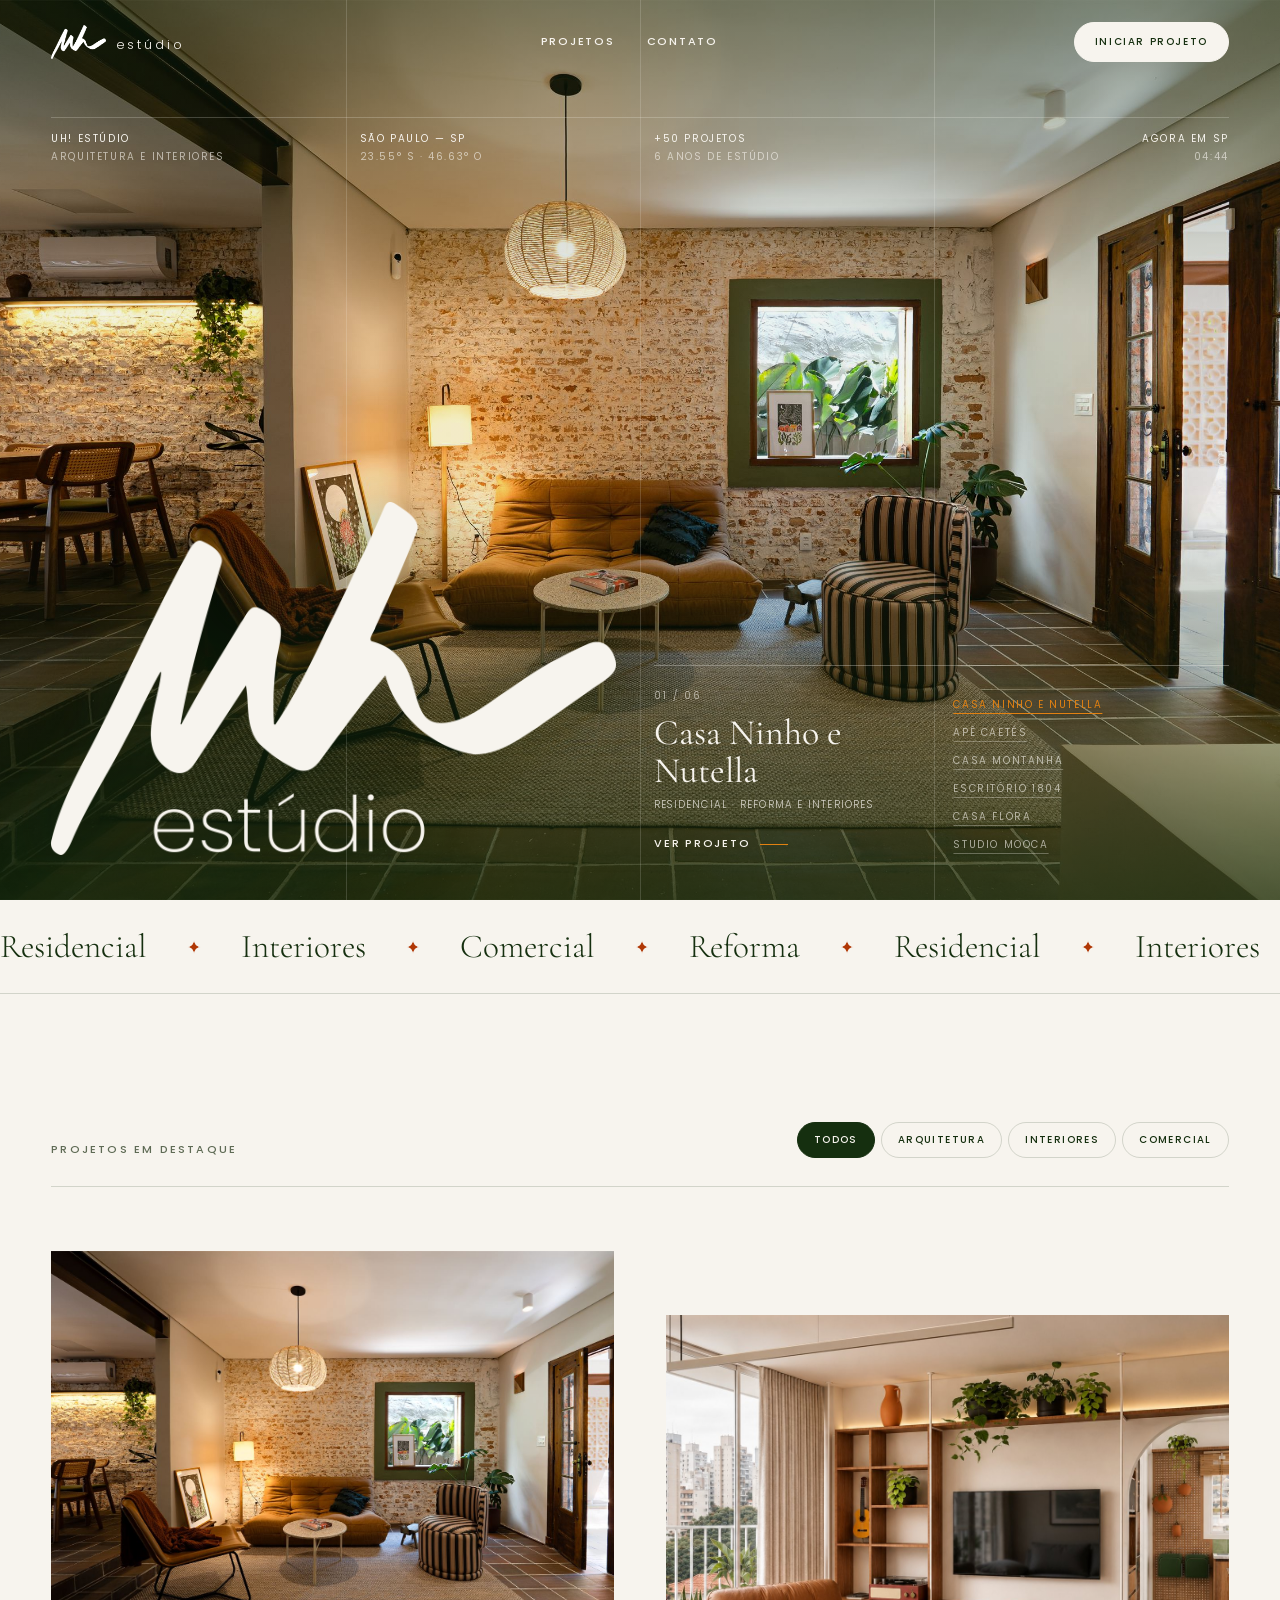
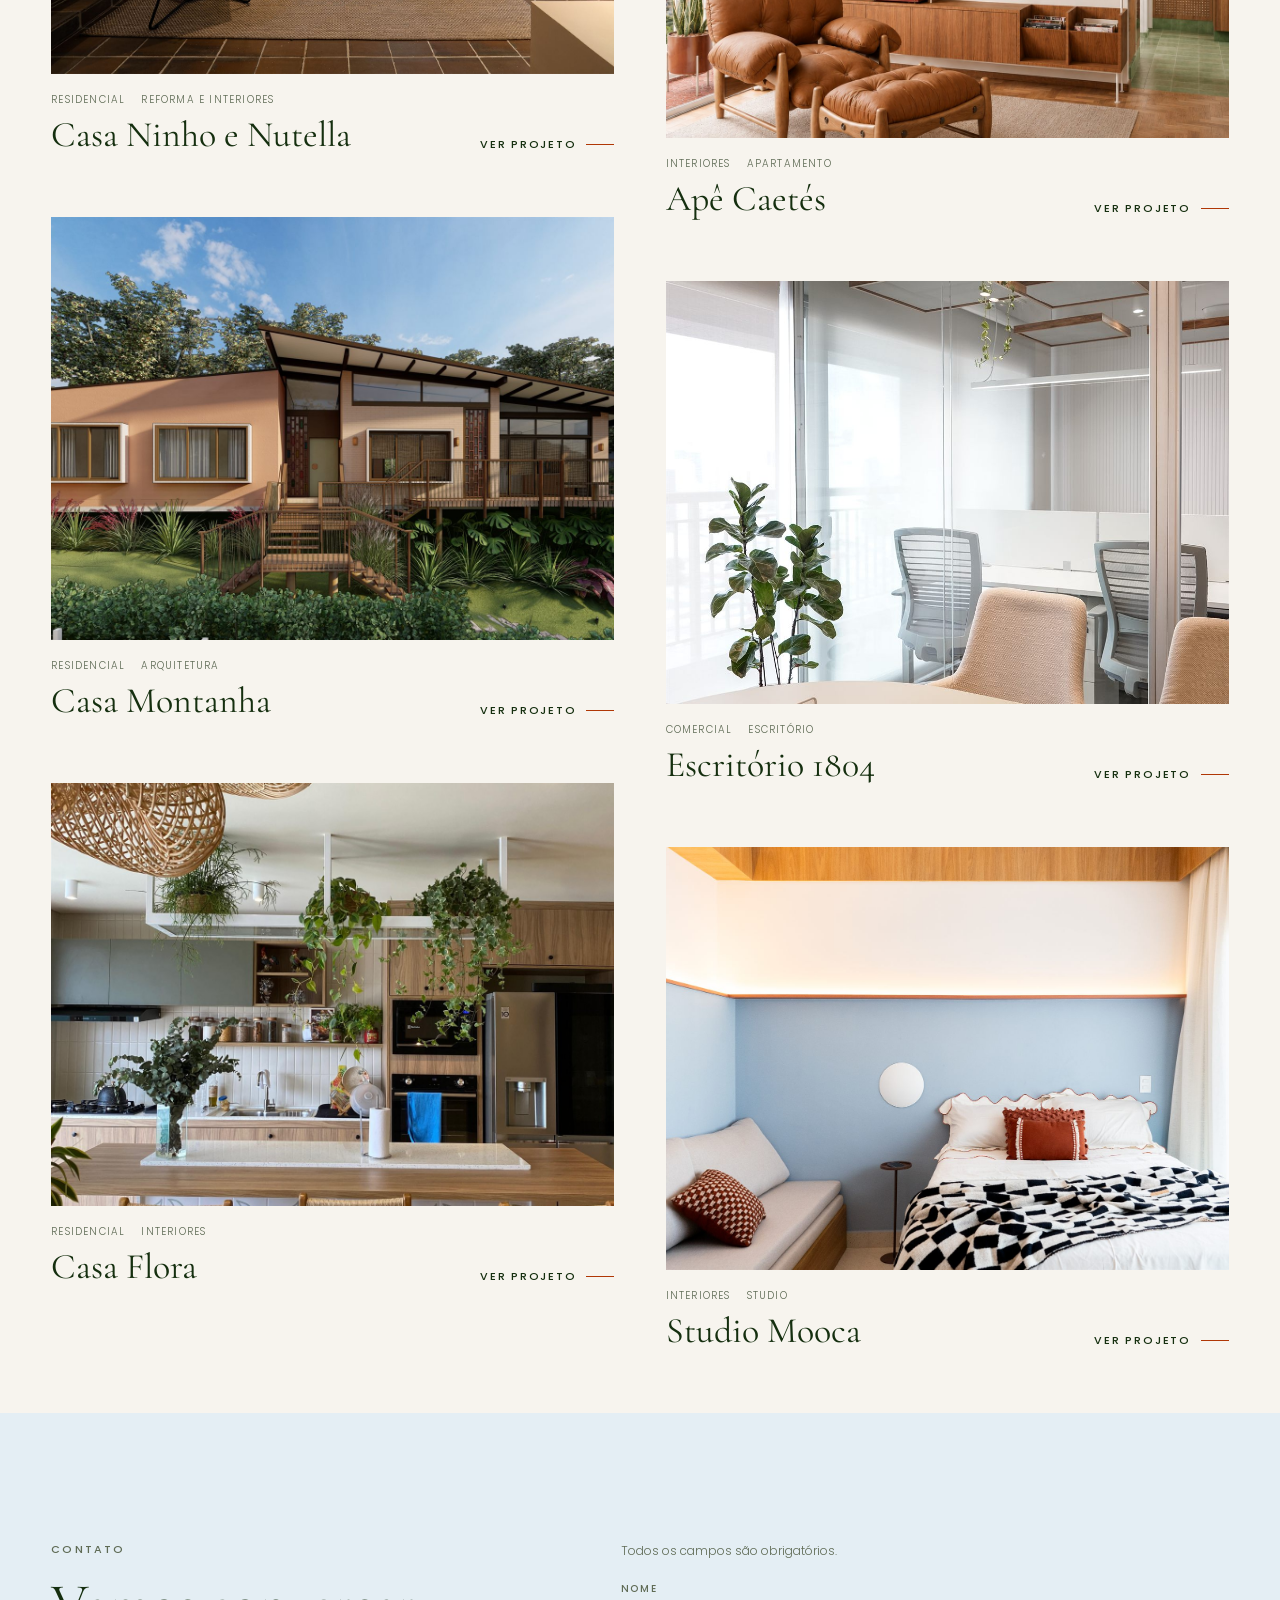
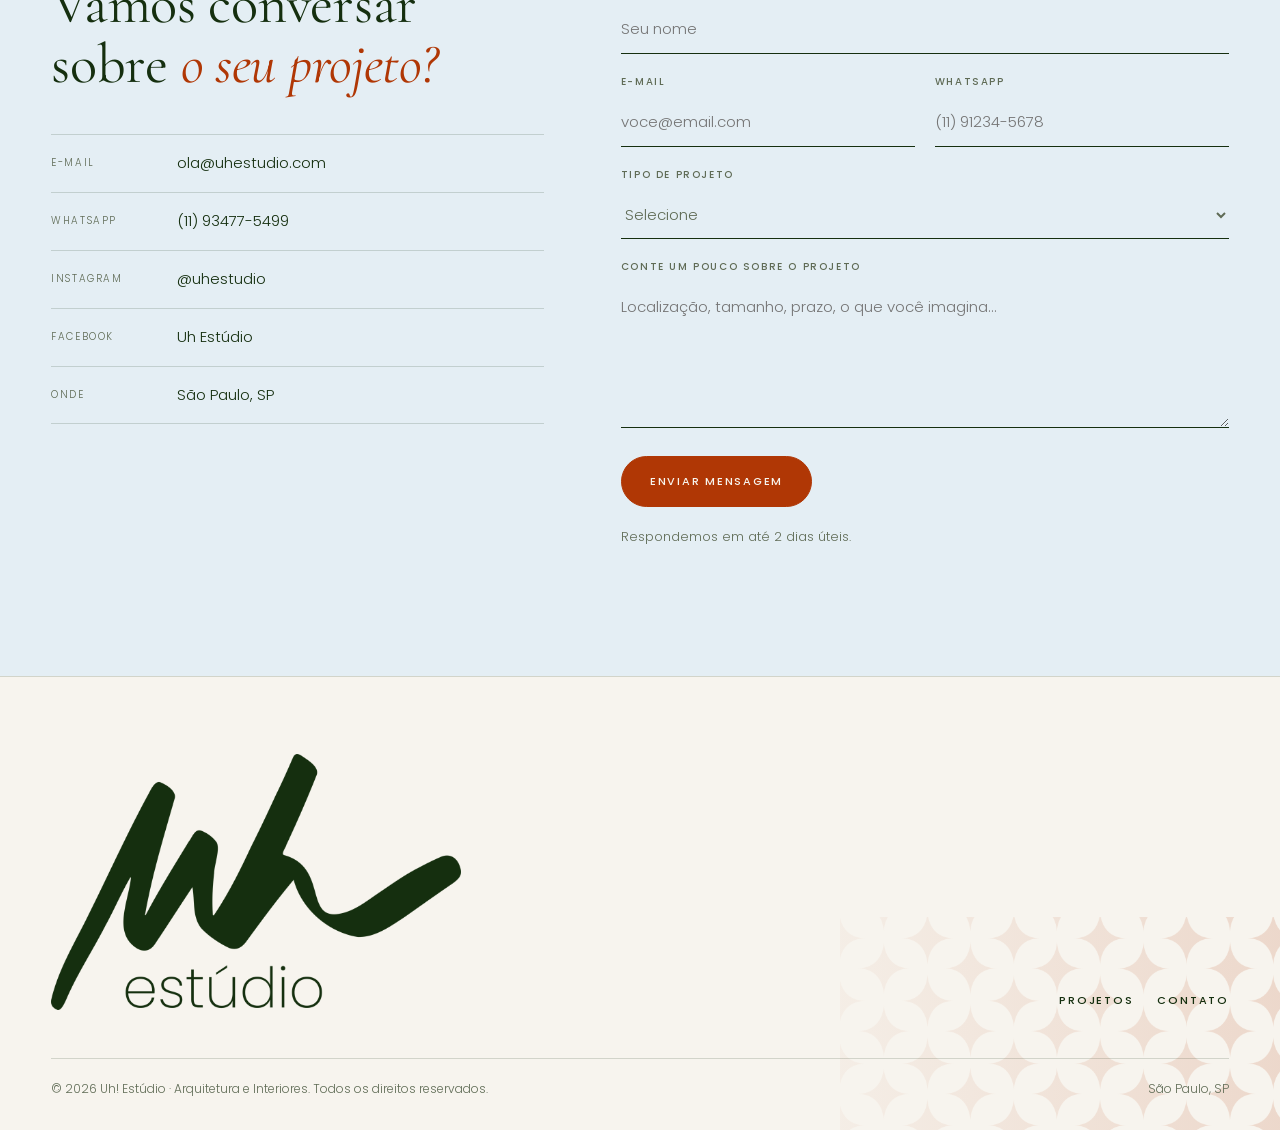
==== commit 2c0a95f8: "Deixa o site só como portfólio até a revisão dos textos Tira as seções O estúdio, Serviços, Processo" ====
--- a/index.html
+++ b/index.html
@@ -38,10 +38,7 @@
     </a>
 
     <nav class="nav" id="nav" aria-label="Navegação principal">
-      <a href="#estudio">Estúdio</a>
       <a href="#projetos">Projetos</a>
-      <a href="#servicos">Serviços</a>
-      <a href="#processo">Processo</a>
       <a href="#contato">Contato</a>
     </nav>
 
@@ -131,42 +128,6 @@
         <span>Reforma</span><i class="star"></i>
       </div>
     </div>
-
-    <!-- ===== ESTÚDIO ===== -->
-    <section class="section studio" id="estudio">
-      <div class="section__head">
-        <p class="eyebrow">O estúdio</p>
-        <a href="#contato" class="link-arrow">Conheça o estúdio</a>
-      </div>
-
-      <div class="studio__grid">
-        <div class="studio__text reveal">
-          <img src="assets/img/brand/ornamento-laranja.png" alt="" class="ornament">
-          <h2 class="h2">
-            Transformar vidas através de espaços projetados <em>para cada pessoa.</em>
-          </h2>
-          <p>
-            Nosso intuito é transformar vidas através de espaços projetados de acordo com a necessidade de cada
-            indivíduo. Criar ambientes com afeto, conforto, arte e funcionalidade é o que nos move em cada projeto.
-          </p>
-          <p>
-            Quem está à frente do Uh! Estúdio é a Luísa, arquiteta formada pela Universidade Belas Artes de São Paulo.
-            Atuamos do estudo preliminar ao acompanhamento de obra, com processos transparentes do início ao fim.
-          </p>
-        </div>
-
-        <div class="studio__aside reveal">
-          <ul class="stats">
-            <li><strong>+50</strong><span>projetos entregues</span></li>
-            <li><strong>6</strong><span>anos de estúdio</span></li>
-          </ul>
-          <figure class="studio__img">
-            <img src="assets/img/projetos/casa-ninho-e-nutella/casa-ninho-05.jpg" alt="Janelas em arco da Casa Ninho e Nutella" loading="lazy">
-            <img src="assets/img/brand/logo-reduzido-laranjaclaro.png" alt="" class="studio__img-mark">
-          </figure>
-        </div>
-      </div>
-    </section>
 
     <!-- ===== PROJETOS ===== -->
     <section class="section projects" id="projetos">
@@ -248,106 +209,6 @@
           </div>
         </article>
 
-      </div>
-    </section>
-
-    <!-- ===== SERVIÇOS ===== -->
-    <section class="section services" id="servicos">
-      <div class="section__head">
-        <p class="eyebrow">Serviços</p>
-        <h2 class="h2">O que fazemos, <em>do desenho à obra.</em></h2>
-      </div>
-      <div class="services__grid">
-        <div class="service reveal">
-          <i class="star star--lg"></i>
-          <div>
-            <h3>Projeto arquitetônico</h3>
-            <p>Casas, reformas e ampliações. Do estudo de viabilidade ao projeto executivo completo, com compatibilização de disciplinas.</p>
-          </div>
-        </div>
-        <div class="service reveal">
-          <i class="star star--lg"></i>
-          <div>
-            <h3>Projeto de interiores</h3>
-            <p>Layout, iluminação, marcenaria e especificação de acabamentos. Ambientes que funcionam no dia a dia e têm identidade.</p>
-          </div>
-        </div>
-        <div class="service reveal">
-          <i class="star star--lg"></i>
-          <div>
-            <h3>Espaços comerciais</h3>
-            <p>Lojas, cafés, clínicas e escritórios. Projetos que traduzem a marca em espaço e otimizam a experiência do cliente.</p>
-          </div>
-        </div>
-        <div class="service reveal">
-          <i class="star star--lg"></i>
-          <div>
-            <h3>Acompanhamento de obra</h3>
-            <p>Visitas técnicas, gestão de fornecedores e controle de qualidade para que o projeto chegue à obra do jeito que foi pensado.</p>
-          </div>
-        </div>
-      </div>
-    </section>
-
-    <!-- ===== PROCESSO ===== -->
-    <section class="section process" id="processo">
-      <div class="section__head">
-        <p class="eyebrow">Nosso processo</p>
-        <h2 class="h2">Do primeiro encontro<br><em>à entrega das chaves.</em></h2>
-      </div>
-      <ol class="steps">
-        <li class="step reveal">
-          <span class="step__num">01</span>
-          <div>
-            <h3>Briefing e escuta</h3>
-            <p>Conversa inicial, visita ao local e levantamento de necessidades, referências e orçamento.</p>
-          </div>
-        </li>
-        <li class="step reveal">
-          <span class="step__num">02</span>
-          <div>
-            <h3>Estudo preliminar</h3>
-            <p>Primeiras propostas de layout, volumetria e conceito. Apresentação com plantas, croquis e imagens 3D.</p>
-          </div>
-        </li>
-        <li class="step reveal">
-          <span class="step__num">03</span>
-          <div>
-            <h3>Projeto executivo</h3>
-            <p>Detalhamento técnico completo: plantas, cortes, marcenaria, elétrica, hidráulica e memorial descritivo.</p>
-          </div>
-        </li>
-        <li class="step reveal">
-          <span class="step__num">04</span>
-          <div>
-            <h3>Obra e entrega</h3>
-            <p>Acompanhamento de obra, orientação às equipes e ajustes finais até a entrega do espaço pronto para viver.</p>
-          </div>
-        </li>
-      </ol>
-    </section>
-
-    <!-- ===== DEPOIMENTOS ===== -->
-    <section class="section quotes">
-      <div class="section__head">
-        <p class="eyebrow">O que dizem nossos clientes</p>
-      </div>
-      <div class="quotes__grid">
-        <blockquote class="quote reveal">
-          <img src="assets/img/brand/seta-laranja.png" alt="" class="quote__mark">
-          <p>O Uh! entendeu exatamente como a gente vive. A casa ficou leve, iluminada e com a nossa cara.</p>
-          <footer>Cliente · Projeto residencial</footer>
-        </blockquote>
-        <blockquote class="quote reveal">
-          <img src="assets/img/brand/seta-laranja.png" alt="" class="quote__mark">
-          <p>Processo transparente do começo ao fim. Sabíamos o que esperar em cada etapa e o resultado superou.</p>
-          <footer>Cliente · Projeto de interiores</footer>
-        </blockquote>
-        <blockquote class="quote reveal">
-          <img src="assets/img/brand/seta-laranja.png" alt="" class="quote__mark">
-          <p>O café virou ponto de encontro do bairro. O projeto traduziu a marca em espaço de um jeito que não imaginávamos.</p>
-          <footer>Cliente · Projeto comercial</footer>
-        </blockquote>
       </div>
     </section>
 
@@ -401,10 +262,7 @@
         <img src="assets/img/brand/logo-verde.png" alt="Uh! estúdio" width="1200" height="750">
       </a>
       <nav class="footer__nav" aria-label="Rodapé">
-        <a href="#estudio">Estúdio</a>
         <a href="#projetos">Projetos</a>
-        <a href="#servicos">Serviços</a>
-        <a href="#processo">Processo</a>
         <a href="#contato">Contato</a>
       </nav>
     </div>
--- a/styles.css
+++ b/styles.css
@@ -742,3 +742,29 @@
   .lb__stage { padding: 12px 0; }
   .lb__nav { top: auto; bottom: 70px; transform: none; width: 46px; height: 46px; background: rgba(16,18,13,0.6); }
 }
+
+/* Ficha do projeto sem texto (site em modo portfólio) */
+.project-intro--facts { padding-top: clamp(40px, 5vw, 72px); padding-bottom: clamp(40px, 5vw, 72px); }
+.project-intro--facts .project-intro__grid { grid-template-columns: 1fr; }
+.project-intro--facts .facts {
+  display: grid; grid-template-columns: repeat(auto-fit, minmax(150px, 1fr));
+  border-top: 1px solid var(--line); border-bottom: 1px solid var(--line);
+}
+.project-intro--facts .facts div {
+  grid-template-columns: 1fr; gap: 6px;
+  padding: 18px 20px 18px 0;
+  border: 0;
+}
+.project-intro--facts .facts div + div { padding-left: 20px; border-left: 1px solid var(--line); }
+@media (max-width: 520px) {
+  .project-intro--facts .facts { grid-template-columns: 1fr 1fr; }
+  .project-intro--facts .facts div,
+  .project-intro--facts .facts div + div { padding: 14px 12px 14px 0; border-left: 0; border-bottom: 1px solid var(--line); }
+}
+
+/* Modo portfólio: legendas só com a numeração (as descrições ficam no alt) */
+.gallery figcaption span:last-child { display: none; }
+.lb__caption { visibility: hidden; }
+@media (max-width: 520px) {
+  .project-intro--facts .facts { border-bottom: 0; }
+}
